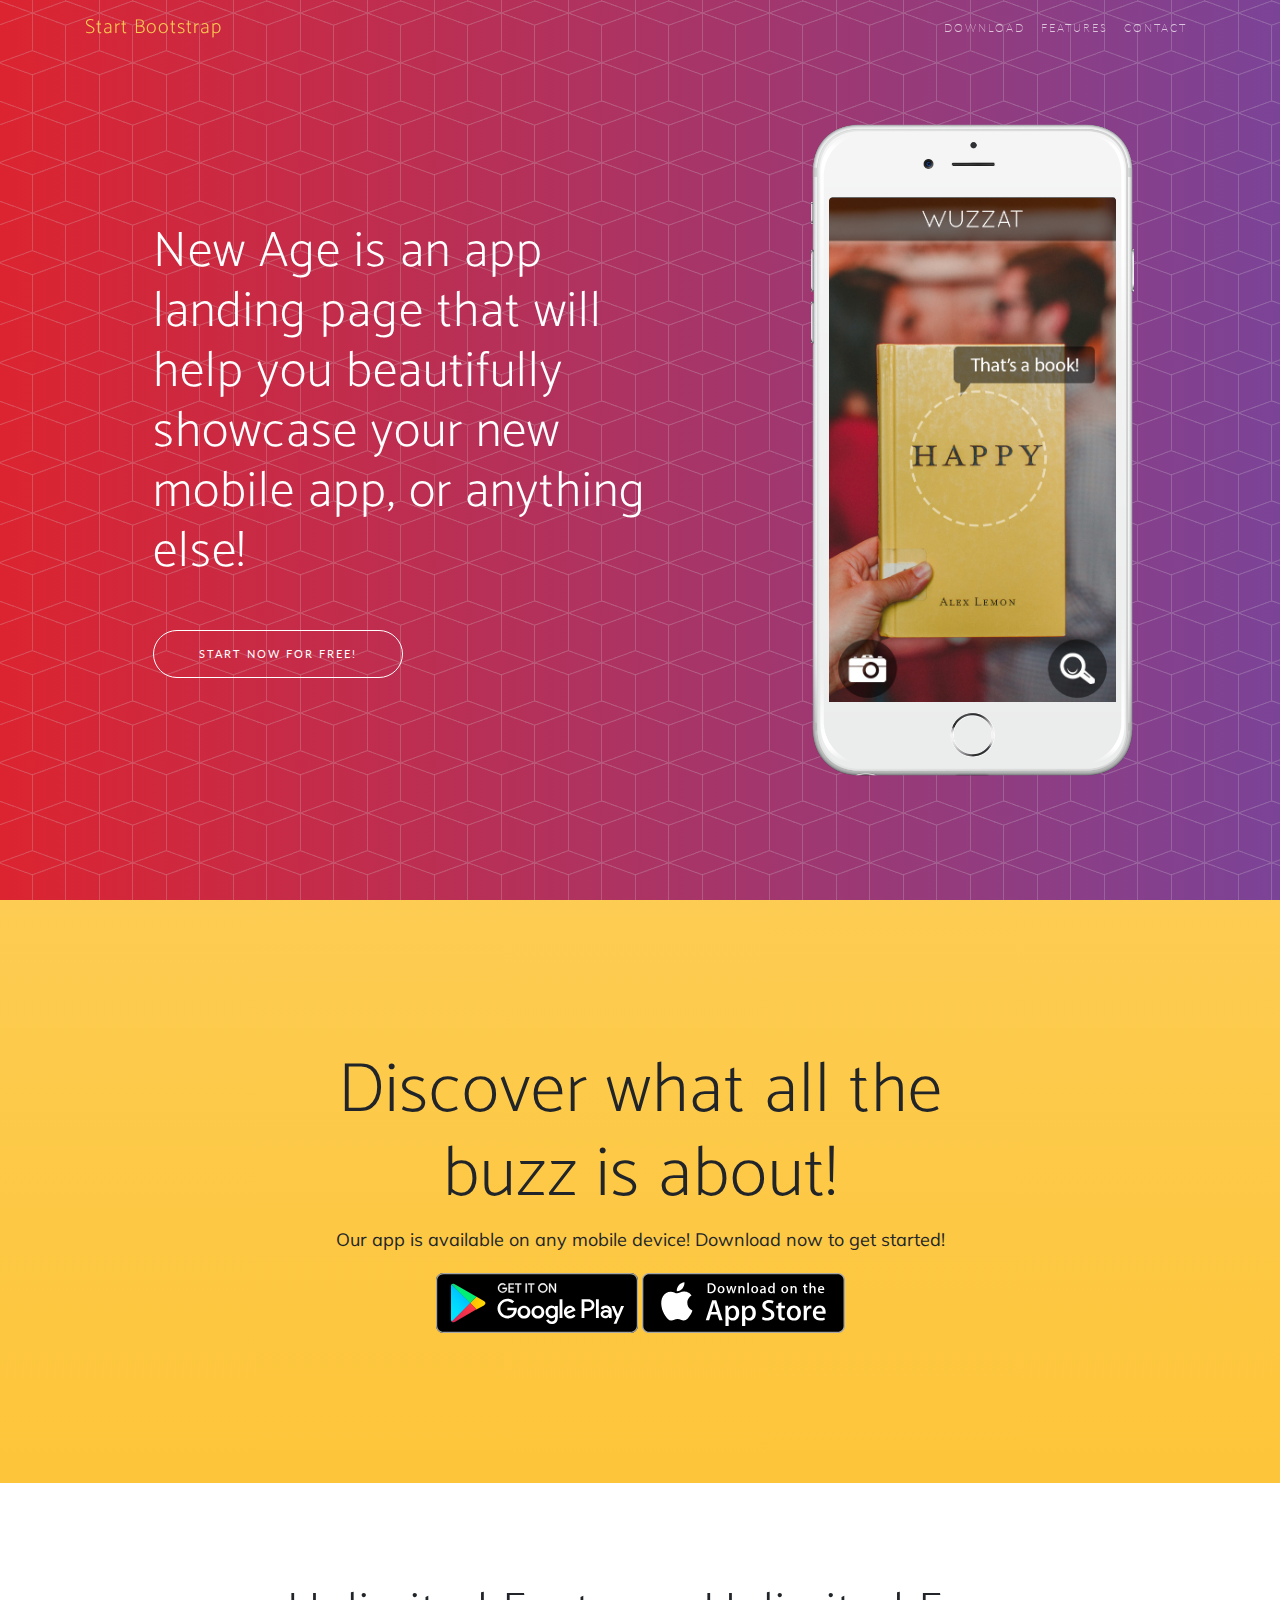
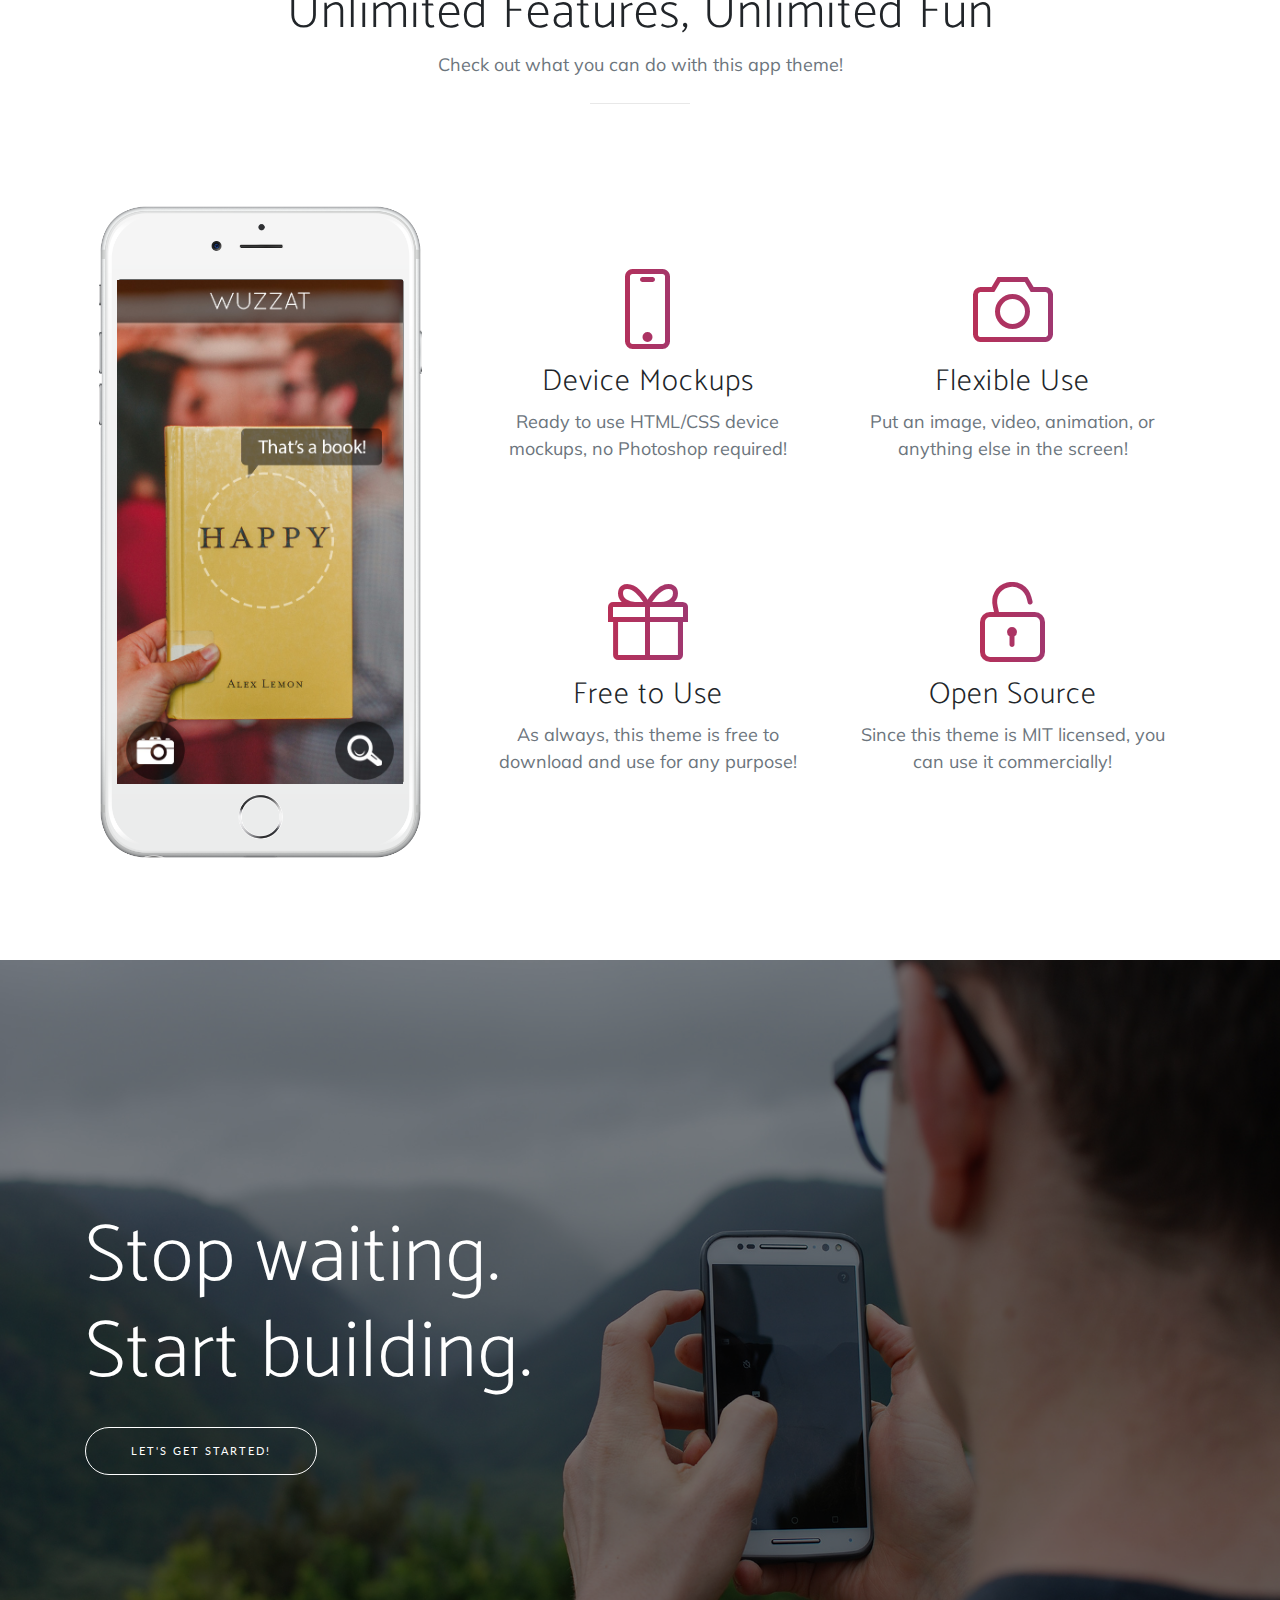
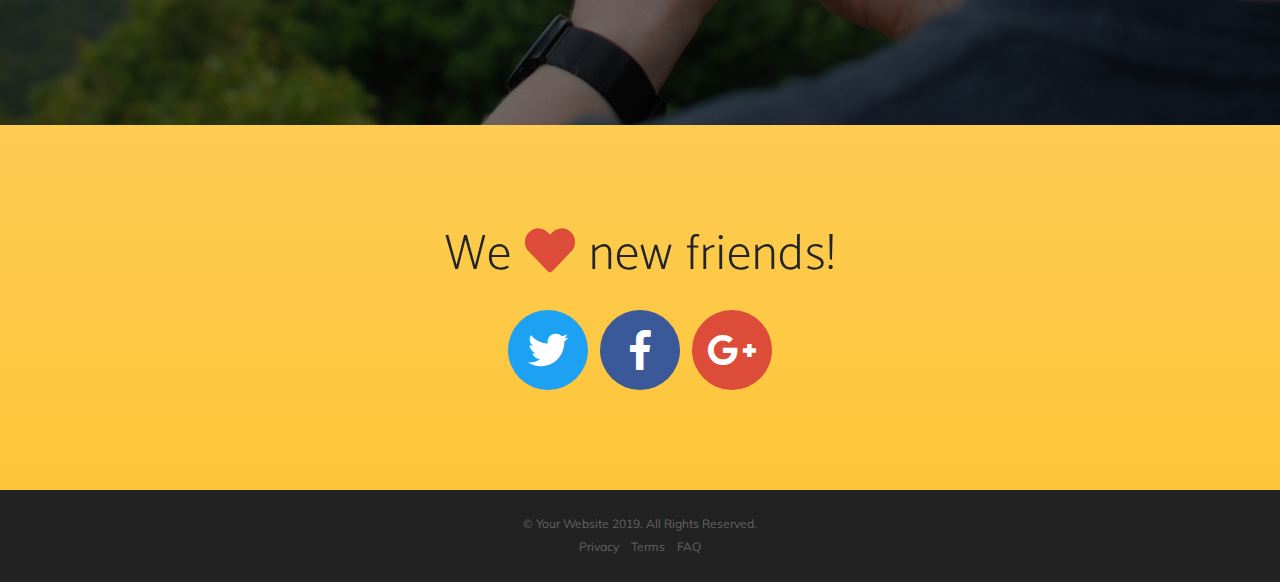
==== index.html @ 375ca521 "Uploaded bootstrap files" ====
<!DOCTYPE html>
<html lang="en">

<head>

  <meta charset="utf-8">
  <meta name="viewport" content="width=device-width, initial-scale=1, shrink-to-fit=no">
  <meta name="description" content="">
  <meta name="author" content="">

  <title>New Age - Start Bootstrap Theme</title>

  <!-- Bootstrap core CSS -->
  <link href="vendor/bootstrap/css/bootstrap.min.css" rel="stylesheet">

  <!-- Custom fonts for this template -->
  <link href="vendor/fontawesome-free/css/all.min.css" rel="stylesheet">
  <link rel="stylesheet" href="vendor/simple-line-icons/css/simple-line-icons.css">
  <link href="https://fonts.googleapis.com/css?family=Lato" rel="stylesheet">
  <link href="https://fonts.googleapis.com/css?family=Catamaran:100,200,300,400,500,600,700,800,900" rel="stylesheet">
  <link href="https://fonts.googleapis.com/css?family=Muli" rel="stylesheet">

  <!-- Plugin CSS -->
  <link rel="stylesheet" href="device-mockups/device-mockups.min.css">

  <!-- Custom styles for this template -->
  <link href="css/new-age.min.css" rel="stylesheet">

</head>

<body id="page-top">

  <!-- Navigation -->
  <nav class="navbar navbar-expand-lg navbar-light fixed-top" id="mainNav">
    <div class="container">
      <a class="navbar-brand js-scroll-trigger" href="#page-top">Start Bootstrap</a>
      <button class="navbar-toggler navbar-toggler-right" type="button" data-toggle="collapse" data-target="#navbarResponsive" aria-controls="navbarResponsive" aria-expanded="false" aria-label="Toggle navigation">
        Menu
        <i class="fas fa-bars"></i>
      </button>
      <div class="collapse navbar-collapse" id="navbarResponsive">
        <ul class="navbar-nav ml-auto">
          <li class="nav-item">
            <a class="nav-link js-scroll-trigger" href="#download">Download</a>
          </li>
          <li class="nav-item">
            <a class="nav-link js-scroll-trigger" href="#features">Features</a>
          </li>
          <li class="nav-item">
            <a class="nav-link js-scroll-trigger" href="#contact">Contact</a>
          </li>
        </ul>
      </div>
    </div>
  </nav>

  <header class="masthead">
    <div class="container h-100">
      <div class="row h-100">
        <div class="col-lg-7 my-auto">
          <div class="header-content mx-auto">
            <h1 class="mb-5">New Age is an app landing page that will help you beautifully showcase your new mobile app, or anything else!</h1>
            <a href="#download" class="btn btn-outline btn-xl js-scroll-trigger">Start Now for Free!</a>
          </div>
        </div>
        <div class="col-lg-5 my-auto">
          <div class="device-container">
            <div class="device-mockup iphone6_plus portrait white">
              <div class="device">
                <div class="screen">
                  <!-- Demo image for screen mockup, you can put an image here, some HTML, an animation, video, or anything else! -->
                  <img src="img/demo-screen-1.jpg" class="img-fluid" alt="">
                </div>
                <div class="button">
                  <!-- You can hook the "home button" to some JavaScript events or just remove it -->
                </div>
              </div>
            </div>
          </div>
        </div>
      </div>
    </div>
  </header>

  <section class="download bg-primary text-center" id="download">
    <div class="container">
      <div class="row">
        <div class="col-md-8 mx-auto">
          <h2 class="section-heading">Discover what all the buzz is about!</h2>
          <p>Our app is available on any mobile device! Download now to get started!</p>
          <div class="badges">
            <a class="badge-link" href="#"><img src="img/google-play-badge.svg" alt=""></a>
            <a class="badge-link" href="#"><img src="img/app-store-badge.svg" alt=""></a>
          </div>
        </div>
      </div>
    </div>
  </section>

  <section class="features" id="features">
    <div class="container">
      <div class="section-heading text-center">
        <h2>Unlimited Features, Unlimited Fun</h2>
        <p class="text-muted">Check out what you can do with this app theme!</p>
        <hr>
      </div>
      <div class="row">
        <div class="col-lg-4 my-auto">
          <div class="device-container">
            <div class="device-mockup iphone6_plus portrait white">
              <div class="device">
                <div class="screen">
                  <!-- Demo image for screen mockup, you can put an image here, some HTML, an animation, video, or anything else! -->
                  <img src="img/demo-screen-1.jpg" class="img-fluid" alt="">
                </div>
                <div class="button">
                  <!-- You can hook the "home button" to some JavaScript events or just remove it -->
                </div>
              </div>
            </div>
          </div>
        </div>
        <div class="col-lg-8 my-auto">
          <div class="container-fluid">
            <div class="row">
              <div class="col-lg-6">
                <div class="feature-item">
                  <i class="icon-screen-smartphone text-primary"></i>
                  <h3>Device Mockups</h3>
                  <p class="text-muted">Ready to use HTML/CSS device mockups, no Photoshop required!</p>
                </div>
              </div>
              <div class="col-lg-6">
                <div class="feature-item">
                  <i class="icon-camera text-primary"></i>
                  <h3>Flexible Use</h3>
                  <p class="text-muted">Put an image, video, animation, or anything else in the screen!</p>
                </div>
              </div>
            </div>
            <div class="row">
              <div class="col-lg-6">
                <div class="feature-item">
                  <i class="icon-present text-primary"></i>
                  <h3>Free to Use</h3>
                  <p class="text-muted">As always, this theme is free to download and use for any purpose!</p>
                </div>
              </div>
              <div class="col-lg-6">
                <div class="feature-item">
                  <i class="icon-lock-open text-primary"></i>
                  <h3>Open Source</h3>
                  <p class="text-muted">Since this theme is MIT licensed, you can use it commercially!</p>
                </div>
              </div>
            </div>
          </div>
        </div>
      </div>
    </div>
  </section>

  <section class="cta">
    <div class="cta-content">
      <div class="container">
        <h2>Stop waiting.<br>Start building.</h2>
        <a href="#contact" class="btn btn-outline btn-xl js-scroll-trigger">Let's Get Started!</a>
      </div>
    </div>
    <div class="overlay"></div>
  </section>

  <section class="contact bg-primary" id="contact">
    <div class="container">
      <h2>We
        <i class="fas fa-heart"></i>
        new friends!</h2>
      <ul class="list-inline list-social">
        <li class="list-inline-item social-twitter">
          <a href="#">
            <i class="fab fa-twitter"></i>
          </a>
        </li>
        <li class="list-inline-item social-facebook">
          <a href="#">
            <i class="fab fa-facebook-f"></i>
          </a>
        </li>
        <li class="list-inline-item social-google-plus">
          <a href="#">
            <i class="fab fa-google-plus-g"></i>
          </a>
        </li>
      </ul>
    </div>
  </section>

  <footer>
    <div class="container">
      <p>&copy; Your Website 2019. All Rights Reserved.</p>
      <ul class="list-inline">
        <li class="list-inline-item">
          <a href="#">Privacy</a>
        </li>
        <li class="list-inline-item">
          <a href="#">Terms</a>
        </li>
        <li class="list-inline-item">
          <a href="#">FAQ</a>
        </li>
      </ul>
    </div>
  </footer>

  <!-- Bootstrap core JavaScript -->
  <script src="vendor/jquery/jquery.min.js"></script>
  <script src="vendor/bootstrap/js/bootstrap.bundle.min.js"></script>

  <!-- Plugin JavaScript -->
  <script src="vendor/jquery-easing/jquery.easing.min.js"></script>

  <!-- Custom scripts for this template -->
  <script src="js/new-age.min.js"></script>

</body>

</html>
---- vendor/simple-line-icons/css/simple-line-icons.css ----
@font-face {
  font-family: 'simple-line-icons';
  src: url('../fonts/Simple-Line-Icons.eot?v=2.4.0');
  src: url('../fonts/Simple-Line-Icons.eot?v=2.4.0#iefix') format('embedded-opentype'), url('../fonts/Simple-Line-Icons.woff2?v=2.4.0') format('woff2'), url('../fonts/Simple-Line-Icons.ttf?v=2.4.0') format('truetype'), url('../fonts/Simple-Line-Icons.woff?v=2.4.0') format('woff'), url('../fonts/Simple-Line-Icons.svg?v=2.4.0#simple-line-icons') format('svg');
  font-weight: normal;
  font-style: normal;
}
/*
 Use the following CSS code if you want to have a class per icon.
 Instead of a list of all class selectors, you can use the generic [class*="icon-"] selector, but it's slower:
*/
.icon-user,
.icon-people,
.icon-user-female,
.icon-user-follow,
.icon-user-following,
.icon-user-unfollow,
.icon-login,
.icon-logout,
.icon-emotsmile,
.icon-phone,
.icon-call-end,
.icon-call-in,
.icon-call-out,
.icon-map,
.icon-location-pin,
.icon-direction,
.icon-directions,
.icon-compass,
.icon-layers,
.icon-menu,
.icon-list,
.icon-options-vertical,
.icon-options,
.icon-arrow-down,
.icon-arrow-left,
.icon-arrow-right,
.icon-arrow-up,
.icon-arrow-up-circle,
.icon-arrow-left-circle,
.icon-arrow-right-circle,
.icon-arrow-down-circle,
.icon-check,
.icon-clock,
.icon-plus,
.icon-minus,
.icon-close,
.icon-event,
.icon-exclamation,
.icon-organization,
.icon-trophy,
.icon-screen-smartphone,
.icon-screen-desktop,
.icon-plane,
.icon-notebook,
.icon-mustache,
.icon-mouse,
.icon-magnet,
.icon-energy,
.icon-disc,
.icon-cursor,
.icon-cursor-move,
.icon-crop,
.icon-chemistry,
.icon-speedometer,
.icon-shield,
.icon-screen-tablet,
.icon-magic-wand,
.icon-hourglass,
.icon-graduation,
.icon-ghost,
.icon-game-controller,
.icon-fire,
.icon-eyeglass,
.icon-envelope-open,
.icon-envelope-letter,
.icon-bell,
.icon-badge,
.icon-anchor,
.icon-wallet,
.icon-vector,
.icon-speech,
.icon-puzzle,
.icon-printer,
.icon-present,
.icon-playlist,
.icon-pin,
.icon-picture,
.icon-handbag,
.icon-globe-alt,
.icon-globe,
.icon-folder-alt,
.icon-folder,
.icon-film,
.icon-feed,
.icon-drop,
.icon-drawer,
.icon-docs,
.icon-doc,
.icon-diamond,
.icon-cup,
.icon-calculator,
.icon-bubbles,
.icon-briefcase,
.icon-book-open,
.icon-basket-loaded,
.icon-basket,
.icon-bag,
.icon-action-undo,
.icon-action-redo,
.icon-wrench,
.icon-umbrella,
.icon-trash,
.icon-tag,
.icon-support,
.icon-frame,
.icon-size-fullscreen,
.icon-size-actual,
.icon-shuffle,
.icon-share-alt,
.icon-share,
.icon-rocket,
.icon-question,
.icon-pie-chart,
.icon-pencil,
.icon-note,
.icon-loop,
.icon-home,
.icon-grid,
.icon-graph,
.icon-microphone,
.icon-music-tone-alt,
.icon-music-tone,
.icon-earphones-alt,
.icon-earphones,
.icon-equalizer,
.icon-like,
.icon-dislike,
.icon-control-start,
.icon-control-rewind,
.icon-control-play,
.icon-control-pause,
.icon-control-forward,
.icon-control-end,
.icon-volume-1,
.icon-volume-2,
.icon-volume-off,
.icon-calendar,
.icon-bulb,
.icon-chart,
.icon-ban,
.icon-bubble,
.icon-camrecorder,
.icon-camera,
.icon-cloud-download,
.icon-cloud-upload,
.icon-envelope,
.icon-eye,
.icon-flag,
.icon-heart,
.icon-info,
.icon-key,
.icon-link,
.icon-lock,
.icon-lock-open,
.icon-magnifier,
.icon-magnifier-add,
.icon-magnifier-remove,
.icon-paper-clip,
.icon-paper-plane,
.icon-power,
.icon-refresh,
.icon-reload,
.icon-settings,
.icon-star,
.icon-symbol-female,
.icon-symbol-male,
.icon-target,
.icon-credit-card,
.icon-paypal,
.icon-social-tumblr,
.icon-social-twitter,
.icon-social-facebook,
.icon-social-instagram,
.icon-social-linkedin,
.icon-social-pinterest,
.icon-social-github,
.icon-social-google,
.icon-social-reddit,
.icon-social-skype,
.icon-social-dribbble,
.icon-social-behance,
.icon-social-foursqare,
.icon-social-soundcloud,
.icon-social-spotify,
.icon-social-stumbleupon,
.icon-social-youtube,
.icon-social-dropbox,
.icon-social-vkontakte,
.icon-social-steam {
  font-family: 'simple-line-icons';
  speak: none;
  font-style: normal;
  font-weight: normal;
  font-variant: normal;
  text-transform: none;
  line-height: 1;
  /* Better Font Rendering =========== */
  -webkit-font-smoothing: antialiased;
  -moz-osx-font-smoothing: grayscale;
}
.icon-user:before {
  content: "\e005";
}
.icon-people:before {
  content: "\e001";
}
.icon-user-female:before {
  content: "\e000";
}
.icon-user-follow:before {
  content: "\e002";
}
.icon-user-following:before {
  content: "\e003";
}
.icon-user-unfollow:before {
  content: "\e004";
}
.icon-login:before {
  content: "\e066";
}
.icon-logout:before {
  content: "\e065";
}
.icon-emotsmile:before {
  content: "\e021";
}
.icon-phone:before {
  content: "\e600";
}
.icon-call-end:before {
  content: "\e048";
}
.icon-call-in:before {
  content: "\e047";
}
.icon-call-out:before {
  content: "\e046";
}
.icon-map:before {
  content: "\e033";
}
.icon-location-pin:before {
  content: "\e096";
}
.icon-direction:before {
  content: "\e042";
}
.icon-directions:before {
  content: "\e041";
}
.icon-compass:before {
  content: "\e045";
}
.icon-layers:before {
  content: "\e034";
}
.icon-menu:before {
  content: "\e601";
}
.icon-list:before {
  content: "\e067";
}
.icon-options-vertical:before {
  content: "\e602";
}
.icon-options:before {
  content: "\e603";
}
.icon-arrow-down:before {
  content: "\e604";
}
.icon-arrow-left:before {
  content: "\e605";
}
.icon-arrow-right:before {
  content: "\e606";
}
.icon-arrow-up:before {
  content: "\e607";
}
.icon-arrow-up-circle:before {
  content: "\e078";
}
.icon-arrow-left-circle:before {
  content: "\e07a";
}
.icon-arrow-right-circle:before {
  content: "\e079";
}
.icon-arrow-down-circle:before {
  content: "\e07b";
}
.icon-check:before {
  content: "\e080";
}
.icon-clock:before {
  content: "\e081";
}
.icon-plus:before {
  content: "\e095";
}
.icon-minus:before {
  content: "\e615";
}
.icon-close:before {
  content: "\e082";
}
.icon-event:before {
  content: "\e619";
}
.icon-exclamation:before {
  content: "\e617";
}
.icon-organization:before {
  content: "\e616";
}
.icon-trophy:before {
  content: "\e006";
}
.icon-screen-smartphone:before {
  content: "\e010";
}
.icon-screen-desktop:before {
  content: "\e011";
}
.icon-plane:before {
  content: "\e012";
}
.icon-notebook:before {
  content: "\e013";
}
.icon-mustache:before {
  content: "\e014";
}
.icon-mouse:before {
  content: "\e015";
}
.icon-magnet:before {
  content: "\e016";
}
.icon-energy:before {
  content: "\e020";
}
.icon-disc:before {
  content: "\e022";
}
.icon-cursor:before {
  content: "\e06e";
}
.icon-cursor-move:before {
  content: "\e023";
}
.icon-crop:before {
  content: "\e024";
}
.icon-chemistry:before {
  content: "\e026";
}
.icon-speedometer:before {
  content: "\e007";
}
.icon-shield:before {
  content: "\e00e";
}
.icon-screen-tablet:before {
  content: "\e00f";
}
.icon-magic-wand:before {
  content: "\e017";
}
.icon-hourglass:before {
  content: "\e018";
}
.icon-graduation:before {
  content: "\e019";
}
.icon-ghost:before {
  content: "\e01a";
}
.icon-game-controller:before {
  content: "\e01b";
}
.icon-fire:before {
  content: "\e01c";
}
.icon-eyeglass:before {
  content: "\e01d";
}
.icon-envelope-open:before {
  content: "\e01e";
}
.icon-envelope-letter:before {
  content: "\e01f";
}
.icon-bell:before {
  content: "\e027";
}
.icon-badge:before {
  content: "\e028";
}
.icon-anchor:before {
  content: "\e029";
}
.icon-wallet:before {
  content: "\e02a";
}
.icon-vector:before {
  content: "\e02b";
}
.icon-speech:before {
  content: "\e02c";
}
.icon-puzzle:before {
  content: "\e02d";
}
.icon-printer:before {
  content: "\e02e";
}
.icon-present:before {
  content: "\e02f";
}
.icon-playlist:before {
  content: "\e030";
}
.icon-pin:before {
  content: "\e031";
}
.icon-picture:before {
  content: "\e032";
}
.icon-handbag:before {
  content: "\e035";
}
.icon-globe-alt:before {
  content: "\e036";
}
.icon-globe:before {
  content: "\e037";
}
.icon-folder-alt:before {
  content: "\e039";
}
.icon-folder:before {
  content: "\e089";
}
.icon-film:before {
  content: "\e03a";
}
.icon-feed:before {
  content: "\e03b";
}
.icon-drop:before {
  content: "\e03e";
}
.icon-drawer:before {
  content: "\e03f";
}
.icon-docs:before {
  content: "\e040";
}
.icon-doc:before {
  content: "\e085";
}
.icon-diamond:before {
  content: "\e043";
}
.icon-cup:before {
  content: "\e044";
}
.icon-calculator:before {
  content: "\e049";
}
.icon-bubbles:before {
  content: "\e04a";
}
.icon-briefcase:before {
  content: "\e04b";
}
.icon-book-open:before {
  content: "\e04c";
}
.icon-basket-loaded:before {
  content: "\e04d";
}
.icon-basket:before {
  content: "\e04e";
}
.icon-bag:before {
  content: "\e04f";
}
.icon-action-undo:before {
  content: "\e050";
}
.icon-action-redo:before {
  content: "\e051";
}
.icon-wrench:before {
  content: "\e052";
}
.icon-umbrella:before {
  content: "\e053";
}
.icon-trash:before {
  content: "\e054";
}
.icon-tag:before {
  content: "\e055";
}
.icon-support:before {
  content: "\e056";
}
.icon-frame:before {
  content: "\e038";
}
.icon-size-fullscreen:before {
  content: "\e057";
}
.icon-size-actual:before {
  content: "\e058";
}
.icon-shuffle:before {
  content: "\e059";
}
.icon-share-alt:before {
  content: "\e05a";
}
.icon-share:before {
  content: "\e05b";
}
.icon-rocket:before {
  content: "\e05c";
}
.icon-question:before {
  content: "\e05d";
}
.icon-pie-chart:before {
  content: "\e05e";
}
.icon-pencil:before {
  content: "\e05f";
}
.icon-note:before {
  content: "\e060";
}
.icon-loop:before {
  content: "\e064";
}
.icon-home:before {
  content: "\e069";
}
.icon-grid:before {
  content: "\e06a";
}
.icon-graph:before {
  content: "\e06b";
}
.icon-microphone:before {
  content: "\e063";
}
.icon-music-tone-alt:before {
  content: "\e061";
}
.icon-music-tone:before {
  content: "\e062";
}
.icon-earphones-alt:before {
  content: "\e03c";
}
.icon-earphones:before {
  content: "\e03d";
}
.icon-equalizer:before {
  content: "\e06c";
}
.icon-like:before {
  content: "\e068";
}
.icon-dislike:before {
  content: "\e06d";
}
.icon-control-start:before {
  content: "\e06f";
}
.icon-control-rewind:before {
  content: "\e070";
}
.icon-control-play:before {
  content: "\e071";
}
.icon-control-pause:before {
  content: "\e072";
}
.icon-control-forward:before {
  content: "\e073";
}
.icon-control-end:before {
  content: "\e074";
}
.icon-volume-1:before {
  content: "\e09f";
}
.icon-volume-2:before {
  content: "\e0a0";
}
.icon-volume-off:before {
  content: "\e0a1";
}
.icon-calendar:before {
  content: "\e075";
}
.icon-bulb:before {
  content: "\e076";
}
.icon-chart:before {
  content: "\e077";
}
.icon-ban:before {
  content: "\e07c";
}
.icon-bubble:before {
  content: "\e07d";
}
.icon-camrecorder:before {
  content: "\e07e";
}
.icon-camera:before {
  content: "\e07f";
}
.icon-cloud-download:before {
  content: "\e083";
}
.icon-cloud-upload:before {
  content: "\e084";
}
.icon-envelope:before {
  content: "\e086";
}
.icon-eye:before {
  content: "\e087";
}
.icon-flag:before {
  content: "\e088";
}
.icon-heart:before {
  content: "\e08a";
}
.icon-info:before {
  content: "\e08b";
}
.icon-key:before {
  content: "\e08c";
}
.icon-link:before {
  content: "\e08d";
}
.icon-lock:before {
  content: "\e08e";
}
.icon-lock-open:before {
  content: "\e08f";
}
.icon-magnifier:before {
  content: "\e090";
}
.icon-magnifier-add:before {
  content: "\e091";
}
.icon-magnifier-remove:before {
  content: "\e092";
}
.icon-paper-clip:before {
  content: "\e093";
}
.icon-paper-plane:before {
  content: "\e094";
}
.icon-power:before {
  content: "\e097";
}
.icon-refresh:before {
  content: "\e098";
}
.icon-reload:before {
  content: "\e099";
}
.icon-settings:before {
  content: "\e09a";
}
.icon-star:before {
  content: "\e09b";
}
.icon-symbol-female:before {
  content: "\e09c";
}
.icon-symbol-male:before {
  content: "\e09d";
}
.icon-target:before {
  content: "\e09e";
}
.icon-credit-card:before {
  content: "\e025";
}
.icon-paypal:before {
  content: "\e608";
}
.icon-social-tumblr:before {
  content: "\e00a";
}
.icon-social-twitter:before {
  content: "\e009";
}
.icon-social-facebook:before {
  content: "\e00b";
}
.icon-social-instagram:before {
  content: "\e609";
}
.icon-social-linkedin:before {
  content: "\e60a";
}
.icon-social-pinterest:before {
  content: "\e60b";
}
.icon-social-github:before {
  content: "\e60c";
}
.icon-social-google:before {
  content: "\e60d";
}
.icon-social-reddit:before {
  content: "\e60e";
}
.icon-social-skype:before {
  content: "\e60f";
}
.icon-social-dribbble:before {
  content: "\e00d";
}
.icon-social-behance:before {
  content: "\e610";
}
.icon-social-foursqare:before {
  content: "\e611";
}
.icon-social-soundcloud:before {
  content: "\e612";
}
.icon-social-spotify:before {
  content: "\e613";
}
.icon-social-stumbleupon:before {
  content: "\e614";
}
.icon-social-youtube:before {
  content: "\e008";
}
.icon-social-dropbox:before {
  content: "\e00c";
}
.icon-social-vkontakte:before {
  content: "\e618";
}
.icon-social-steam:before {
  content: "\e620";
}
---- device-mockups/device-mockups.min.css ----
.device-mockup{position:relative;width:100%;padding-bottom:61.775701%}.device-mockup>.device{position:absolute;top:0;bottom:0;left:0;right:0;width:100%;height:100%;background-size:100% 100%;background-repeat:no-repeat;background-image:url(macbook/macbook.png)}.device-mockup>.device>.screen{position:absolute;top:11.0438729%;bottom:14.6747352%;left:13.364486%;right:13.364486%;overflow:hidden}.device-mockup>.device>.button{position:absolute;top:0;left:0;display:none;overflow:hidden;border-radius:100%;-webkit-border-radius:100%;-moz-border-radius:100%;cursor:pointer}.device-mockup.imac{padding-bottom:81.230769%}.device-mockup.imac>.device{background-image:url(imac/imac.png)}.device-mockup.imac>.device>.screen{top:8.20707071%;bottom:31.6919192%;left:6.61538462%;right:6.61538462%}.device-mockup.macbook{padding-bottom:61.775701%}.device-mockup.macbook>.device{background-image:url(macbook/macbook.png)}.device-mockup.macbook>.device>.screen{top:11.0438729%;bottom:14.6747352%;left:13.364486%;right:13.364486%}.device-mockup.macbook_2015{padding-bottom:57.5%}.device-mockup.macbook_2015.grey>.device,.device-mockup.macbook_2015>.device{background-image:url(macbook_2015/grey.png)}.device-mockup.macbook_2015.silver>.device,.device-mockup.macbook_2015>.device{background-image:url(macbook_2015/silver.png)}.device-mockup.macbook_2015.gold>.device,.device-mockup.macbook_2015>.device{background-image:url(macbook_2015/gold.png)}.device-mockup.macbook_2015>.device>.screen{top:7.5%;bottom:10.9%;left:12.46%;right:12.56%}.device-mockup.iphone5,.device-mockup.iphone5.portrait{padding-bottom:210.57%}.device-mockup.iphone5.landscape{padding-bottom:47.49%}.device-mockup.iphone5.black>.device,.device-mockup.iphone5.portrait.black>.device,.device-mockup.iphone5>.device{background-image:url(iphone5/iphone5_port_black.png)}.device-mockup.iphone5.landscape.black>.device,.device-mockup.iphone5.landscape>.device{background-image:url(iphone5/iphone5_land_black.png)}.device-mockup.iphone5.portrait.white>.device,.device-mockup.iphone5.white>.device{background-image:url(iphone5/iphone5_port_white.png)}.device-mockup.iphone5.landscape.white>.device{background-image:url(iphone5/iphone5_land_white.png)}.device-mockup.iphone5.portrait>.device>.screen,.device-mockup.iphone5>.device>.screen{top:14.78%;bottom:13.78%;left:8.77%;right:7.77%}.device-mockup.iphone5.landscape>.device>.screen{top:7.422488%;bottom:8.422488%;left:14.919127%;right:14.019127%}.device-mockup.iphone5.portrait>.device>.button,.device-mockup.iphone5>.device>.button{display:block;top:88.3%;bottom:2.5%;left:40%;right:40%}.device-mockup.iphone5.landscape>.device>.button{display:block;top:40%;bottom:41%;left:88.4%;right:2.3%}.device-mockup.iphone_se,.device-mockup.iphone_se.portrait{padding-bottom:209.83%}.device-mockup.iphone_se.landscape{padding-bottom:47.66%}.device-mockup.iphone_se.black>.device,.device-mockup.iphone_se.portrait.black>.device,.device-mockup.iphone_se>.device{background-image:url(iphone_se/iphone_se_port_black.png)}.device-mockup.iphone_se.landscape.black>.device,.device-mockup.iphone_se.landscape>.device{background-image:url(iphone_se/iphone_se_land_black.png)}.device-mockup.iphone_se.portrait.white>.device,.device-mockup.iphone_se.white>.device{background-image:url(iphone_se/iphone_se_port_white.png)}.device-mockup.iphone_se.landscape.white>.device{background-image:url(iphone_se/iphone_se_land_white.png)}.device-mockup.iphone_se.gold>.device,.device-mockup.iphone_se.portrait.gold>.device{background-image:url(iphone_se/iphone_se_port_gold.png)}.device-mockup.iphone_se.landscape.gold>.device{background-image:url(iphone_se/iphone_se_land_gold.png)}.device-mockup.iphone_se.portrait.rose>.device,.device-mockup.iphone_se.rose>.device{background-image:url(iphone_se/iphone_se_port_rose.png)}.device-mockup.iphone_se.landscape.rose>.device{background-image:url(iphone_se/iphone_se_land_rose.png)}.device-mockup.iphone_se.portrait>.device>.screen,.device-mockup.iphone_se>.device>.screen{top:16.28%;bottom:16.28%;left:11.77%;right:11.77%}.device-mockup.iphone_se.landscape>.device>.screen{top:11.722488%;bottom:11.722488%;left:16.0191273%;right:16.0191273%}.device-mockup.iphone_se.portrait>.device>.button,.device-mockup.iphone_se>.device>.button{display:block;top:86.3%;bottom:5.5%;left:42%;right:42%}.device-mockup.iphone_se.landscape>.device>.button{display:block;top:42%;bottom:42%;left:86.4%;right:5.1%}.device-mockup.iphone6,.device-mockup.iphone6.portrait{padding-bottom:207.19%}.device-mockup.iphone6.landscape{padding-bottom:48.76%}.device-mockup.iphone6.black>.device,.device-mockup.iphone6.portrait.black>.device,.device-mockup.iphone6>.device{background-image:url(iphone_6/iphone_6_port_black.png)}.device-mockup.iphone6.landscape.black>.device,.device-mockup.iphone6.landscape>.device{background-image:url(iphone_6/iphone_6_land_black.png)}.device-mockup.iphone6.portrait.white>.device,.device-mockup.iphone6.white>.device{background-image:url(iphone_6/iphone_6_port_white.png)}.device-mockup.iphone6.landscape.white>.device{background-image:url(iphone_6/iphone_6_land_white.png)}.device-mockup.iphone6.gold>.device,.device-mockup.iphone6.portrait.gold>.device{background-image:url(iphone_6/iphone_6_port_gold.png)}.device-mockup.iphone6.landscape.gold>.device{background-image:url(iphone_6/iphone_6_land_gold.png)}.device-mockup.iphone6.portrait>.device>.screen,.device-mockup.iphone6>.device>.screen{top:12.58%;bottom:12.88%;left:6.77%;right:6.77%}.device-mockup.iphone6.landscape>.device>.screen{top:6.77%;bottom:6.77%;left:12.58%;right:12.88%}.device-mockup.iphone6.portrait>.device>.button,.device-mockup.iphone6>.device>.button{display:block;top:88.6%;bottom:3.2%;left:42%;right:42%}.device-mockup.iphone6.landscape>.device>.button{display:block;top:42%;bottom:42%;left:88.6%;right:3.2%}.device-mockup.iphone6_plus,.device-mockup.iphone6_plus.portrait{padding-bottom:201.76%}.device-mockup.iphone6_plus.landscape{padding-bottom:49.56%}.device-mockup.iphone6_plus.black>.device,.device-mockup.iphone6_plus.portrait.black>.device,.device-mockup.iphone6_plus>.device{background-image:url(iphone_6_plus/iphone_6_plus_black_port.png)}.device-mockup.iphone6_plus.landscape.black>.device,.device-mockup.iphone6_plus.landscape>.device{background-image:url(iphone_6_plus/iphone_6_plus_black_land.png)}.device-mockup.iphone6_plus.portrait.white>.device,.device-mockup.iphone6_plus.white>.device{background-image:url(iphone_6_plus/iphone_6_plus_white_port.png)}.device-mockup.iphone6_plus.landscape.white>.device{background-image:url(iphone_6_plus/iphone_6_plus_white_land.png)}.device-mockup.iphone6_plus.gold>.device,.device-mockup.iphone6_plus.portrait.gold>.device{background-image:url(iphone_6_plus/iphone_6_plus_gold_port.png)}.device-mockup.iphone6_plus.landscape.gold>.device{background-image:url(iphone_6_plus/iphone_6_plus_gold_land.png)}.device-mockup.iphone6_plus.portrait>.device>.screen,.device-mockup.iphone6_plus>.device>.screen{top:11.58%;bottom:11.58%;left:5.97%;right:5.97%}.device-mockup.iphone6_plus.landscape>.device>.screen{top:5.97%;bottom:5.97%;left:11.38%;right:11.58%}.device-mockup.iphone6_plus.portrait>.device>.button,.device-mockup.iphone6_plus>.device>.button{display:block;top:89.9%;bottom:3.2%;left:43%;right:43%}.device-mockup.iphone6_plus.landscape>.device>.button{display:block;top:43%;bottom:43%;left:89.9%;right:3.2%}.device-mockup.ipad,.device-mockup.ipad.portrait{padding-bottom:128.406276%}.device-mockup.ipad.landscape{padding-bottom:79.9086758%}.device-mockup.ipad.black>.device,.device-mockup.ipad.portrait.black>.device,.device-mockup.ipad>.device{background-image:url(ipad/ipad_port_black.png)}.device-mockup.ipad.portrait.white>.device,.device-mockup.ipad.white>.device{background-image:url(ipad/ipad_port_white.png)}.device-mockup.ipad.landscape.black>.device,.device-mockup.ipad.landscape>.device{background-image:url(ipad/ipad_land_black.png)}.device-mockup.ipad.landscape.white>.device{background-image:url(ipad/ipad_land_white.png)}.device-mockup.ipad.portrait>.device>.screen,.device-mockup.ipad>.device>.screen{top:12.025723%;bottom:12.154341%;left:13.45995%;right:13.45995%}.device-mockup.ipad.landscape>.device>.screen{top:13.87755102%;bottom:13.87755102%;left:11.5459883%;right:11.5459883%}.device-mockup.ipad.portrait>.device>.button,.device-mockup.ipad>.device>.button{display:block;top:90.2%;bottom:5.5%;left:47.3%;right:47.3%}.device-mockup.ipad.landscape>.device>.button{display:block;top:47.3%;bottom:47.3%;left:90.8%;right:4.9%}.device-mockup.ipad_air,.device-mockup.ipad_air.portrait{padding-bottom:141.27%}.device-mockup.ipad_air.landscape{padding-bottom:70.79%}.device-mockup.ipad_air.grey>.device,.device-mockup.ipad_air.portrait.grey>.device,.device-mockup.ipad_air>.device{background-image:url(ipad_air/ipad_air_gray_port.png)}.device-mockup.ipad_air.portrait.silver>.device,.device-mockup.ipad_air.silver>.device{background-image:url(ipad_air/ipad_air_silver_port.png)}.device-mockup.ipad_air.landscape.grey>.device,.device-mockup.ipad_air.landscape>.device{background-image:url(ipad_air/ipad_air_gray_land.png)}.device-mockup.ipad_air.landscape.silver>.device{background-image:url(ipad_air/ipad_air_silver_land.png)}.device-mockup.ipad_air.portrait>.device>.screen,.device-mockup.ipad_air>.device>.screen{top:9.025723%;bottom:9.154341%;left:7.45995%;right:6.45995%}.device-mockup.ipad_air.landscape>.device>.screen{top:6.877551%;bottom:6.877551%;left:9.545988%;right:9.545988%}.device-mockup.ipad_air.portrait>.device>.button,.device-mockup.ipad_air>.device>.button{display:block;top:93.2%;bottom:2.5%;left:47.3%;right:47.3%}.device-mockup.ipad_air.landscape>.device>.button{display:block;top:47.3%;bottom:47.3%;left:93.1%;right:2.1%}.device-mockup.ipad_air_2,.device-mockup.ipad_air_2.portrait{padding-bottom:141.38%}.device-mockup.ipad_air_2.landscape{padding-bottom:70.73%}.device-mockup.ipad_air_2.grey>.device,.device-mockup.ipad_air_2.portrait.grey>.device,.device-mockup.ipad_air_2>.device{background-image:url(ipad_air_2/ipad_air_2_gray_port.png)}.device-mockup.ipad_air_2.portrait.silver>.device,.device-mockup.ipad_air_2.silver>.device{background-image:url(ipad_air_2/ipad_air_2_silver_port.png)}.device-mockup.ipad_air_2.gold>.device,.device-mockup.ipad_air_2.portrait.gold>.device{background-image:url(ipad_air_2/ipad_air_2_gold_port.png)}.device-mockup.ipad_air_2.landscape.grey>.device,.device-mockup.ipad_air_2.landscape>.device{background-image:url(ipad_air_2/ipad_air_2_gray_land.png)}.device-mockup.ipad_air_2.landscape.silver>.device{background-image:url(ipad_air_2/ipad_air_2_silver_land.png)}.device-mockup.ipad_air_2.landscape.gold>.device{background-image:url(ipad_air_2/ipad_air_2_gold_land.png)}.device-mockup.ipad_air_2.portrait>.device>.screen,.device-mockup.ipad_air_2>.device>.screen{top:9.025723%;bottom:8.854341%;left:6.15995%;right:6.15995%}.device-mockup.ipad_air_2.landscape>.device>.screen{top:6.277551%;bottom:6.277551%;left:8.545988%;right:8.545988%}.device-mockup.ipad_air_2.portrait>.device>.button,.device-mockup.ipad_air_2>.device>.button{display:block;top:93.2%;bottom:2.1%;left:46.3%;right:46.5%}.device-mockup.ipad_air_2.landscape>.device>.button{display:block;top:46.5%;bottom:46.8%;left:93.5%;right:1.9%}.device-mockup.ipad_pro,.device-mockup.ipad_pro.portrait{padding-bottom:138.63%}.device-mockup.ipad_pro.landscape{padding-bottom:72.14%}.device-mockup.ipad_pro.grey>.device,.device-mockup.ipad_pro.portrait.grey>.device,.device-mockup.ipad_pro>.device{background-image:url(ipad_pro/ipad_pro_port_black.png)}.device-mockup.ipad_pro.portrait.silver>.device,.device-mockup.ipad_pro.silver>.device{background-image:url(ipad_pro/ipad_pro_port_silver.png)}.device-mockup.ipad_pro.gold>.device,.device-mockup.ipad_pro.portrait.gold>.device{background-image:url(ipad_pro/ipad_pro_port_gold.png)}.device-mockup.ipad_pro.landscape.grey>.device,.device-mockup.ipad_pro.landscape>.device{background-image:url(ipad_pro/ipad_pro_land_black.png)}.device-mockup.ipad_pro.landscape.silver>.device{background-image:url(ipad_pro/ipad_pro_land_silver.png)}.device-mockup.ipad_pro.landscape.gold>.device{background-image:url(ipad_pro/ipad_pro_land_gold.png)}.device-mockup.ipad_pro.portrait>.device>.screen,.device-mockup.ipad_pro>.device>.screen{top:7.025723%;bottom:6.854341%;left:5.15995%;right:5.15995%}.device-mockup.ipad_pro.landscape>.device>.screen{top:5.177551%;bottom:5.177551%;left:6.945988%;right:6.945988%}.device-mockup.ipad_pro.portrait>.device>.button,.device-mockup.ipad_pro>.device>.button{display:block;top:94.9%;bottom:1.5%;left:47.3%;right:47.1%}.device-mockup.ipad_pro.landscape>.device>.button{display:block;top:47.5%;bottom:47.5%;left:94.8%;right:1.5%}.device-mockup.galaxy_s3,.device-mockup.galaxy_s3.portrait{padding-bottom:178.787879%}.device-mockup.galaxy_s3.landscape{padding-bottom:55.9322034%}.device-mockup.galaxy_s3.black>.device,.device-mockup.galaxy_s3.portrait.black>.device,.device-mockup.galaxy_s3>.device{background-image:url(galaxy_s3/s3_port_black.png)}.device-mockup.galaxy_s3.landscape.black>.device,.device-mockup.galaxy_s3.landscape>.device{background-image:url(galaxy_s3/s3_land_black.png)}.device-mockup.galaxy_s3.portrait.white>.device,.device-mockup.galaxy_s3.white>.device{background-image:url(galaxy_s3/s3_port_white.png)}.device-mockup.galaxy_s3.landscape.white>.device{background-image:url(galaxy_s3/s3_land_white.png)}.device-mockup.galaxy_s3.portrait>.device>.screen,.device-mockup.galaxy_s3>.device>.screen{top:12.3728814%;bottom:15.5367232%;left:13.8383838%;right:13.8383838%}.device-mockup.galaxy_s3.landscape>.device>.screen{top:13.8383838%;bottom:13.8383838%;left:12.3728814%;right:15.5367232%}.device-mockup.galaxy_s5,.device-mockup.galaxy_s5.portrait{padding-bottom:194.188862%}.device-mockup.galaxy_s5.landscape{padding-bottom:51.496259%}.device-mockup.galaxy_s5.black>.device,.device-mockup.galaxy_s5.portrait.black>.device,.device-mockup.galaxy_s5>.device{background-image:url(galaxy_s5/galaxy_s5_port_black.png)}.device-mockup.galaxy_s5.landscape.black>.device,.device-mockup.galaxy_s5.landscape>.device{background-image:url(galaxy_s5/galaxy_s5_land_black.png)}.device-mockup.galaxy_s5.portrait.white>.device,.device-mockup.galaxy_s5.white>.device{background-image:url(galaxy_s5/galaxy_s5_port_white.png)}.device-mockup.galaxy_s5.landscape.white>.device{background-image:url(galaxy_s5/galaxy_s5_land_white.png)}.device-mockup.galaxy_s5.portrait>.device>.screen,.device-mockup.galaxy_s5>.device>.screen{top:10.2%;bottom:10.1%;left:6.3%;right:6.4%}.device-mockup.galaxy_s5.landscape>.device>.screen{top:6.6%;bottom:6.2%;left:10.15%;right:10%}.device-mockup.galaxy_tab4,.device-mockup.galaxy_tab4.landscape{padding-bottom:72.689464%}.device-mockup.galaxy_tab4.black>.device,.device-mockup.galaxy_tab4.landscape.black>.device,.device-mockup.galaxy_tab4>.device{background-image:url(galaxy_tab4/galaxy_tab4_land_black.png)}.device-mockup.galaxy_tab4.landscape.white>.device,.device-mockup.galaxy_tab4.white>.device{background-image:url(galaxy_tab4/galaxy_tab4_land_white.png)}.device-mockup.galaxy_tab4.landscape>.device>.screen,.device-mockup.galaxy_tab4>.device>.screen{top:11.5%;bottom:11.5%;left:5.4%;right:5.2%}.device-mockup.lumia920,.device-mockup.lumia920.portrait{padding-bottom:172.796353%}.device-mockup.lumia920.landscape{padding-bottom:56.3330381%}.device-mockup.lumia920.portrait>.device,.device-mockup.lumia920>.device{background-image:url(lumia920/lumia920_port.png)}.device-mockup.lumia920.landscape>.device{background-image:url(lumia920/lumia920_land.png)}.device-mockup.lumia920.portrait>.device>.screen,.device-mockup.lumia920>.device>.screen{top:10.6420405%;bottom:18.9973615%;left:13.5258359%;right:13.5258359%}.device-mockup.lumia920.landscape>.device>.screen{top:12.2641509%;bottom:12.2641509%;left:10.5403012%;right:18.6005314%}.device-mockup.nexus7,.device-mockup.nexus7.portrait{padding-bottom:156.521739%}.device-mockup.nexus7.landscape{padding-bottom:63.6678201%}.device-mockup.nexus7.portrait>.device,.device-mockup.nexus7>.device{background-image:url(nexus7/nexus7_port.png)}.device-mockup.nexus7.landscape>.device{background-image:url(nexus7/nexus7_land.png)}.device-mockup.nexus7.portrait>.device>.screen,.device-mockup.nexus7>.device>.screen{top:13.1365741%;bottom:12.7893519%;left:13.7681159%;right:13.7681159%}.device-mockup.nexus7.landscape>.device>.screen{top:13.7681159%;bottom:13.7681159%;left:13.0911188%;right:13.0911188%}.device-mockup.surface,.device-mockup.surface.landscape{padding-bottom:64.7584973%}.device-mockup.surface.landscape>.device,.device-mockup.surface>.device{background-image:url(surface/surface.png)}.device-mockup.surface.landscape>.device>.screen,.device-mockup.surface>.device>.screen{top:14.5488029%;bottom:14.9171271%;left:9.36195587%;right:9.36195587%}.device-mockup.samsung_tv,.device-mockup.samsung_tv.landscape{padding-bottom:64.68%}.device-mockup.samsung_tv.landscape>.device,.device-mockup.samsung_tv>.device{background-image:url(samsung_tv/samsung_tv.png)}.device-mockup.samsung_tv.landscape>.device>.screen,.device-mockup.samsung_tv>.device>.screen{top:2.148803%;bottom:12.817127%;left:1.261956%;right:1.361956%}
---- css/new-age.min.css ----
/*!
 * Start Bootstrap - New Age v5.0.4 (https://startbootstrap.com/template-overviews/new-age)
 * Copyright 2013-2019 Start Bootstrap
 * Licensed under MIT (https://github.com/BlackrockDigital/startbootstrap-new-age/blob/master/LICENSE)
 */body,html{width:100%;height:100%}body{font-family:Muli,Helvetica,Arial,sans-serif}a{color:#fdcc52;-webkit-transition:all .35s;transition:all .35s}a:focus,a:hover{color:#fcbd20}hr{max-width:100px;margin:25px auto 0;border-width:1px;border-color:rgba(34,34,34,.1)}hr.light{border-color:#fff}h1,h2,h3,h4,h5,h6{font-family:Catamaran,Helvetica,Arial,sans-serif;font-weight:200;letter-spacing:1px}p{font-size:18px;line-height:1.5;margin-bottom:20px}section{padding:100px 0}section h2{font-size:50px}#mainNav{border-color:rgba(34,34,34,.05);background-color:#fff;-webkit-transition:all .35s;transition:all .35s;font-family:Catamaran,Helvetica,Arial,sans-serif;font-weight:200;letter-spacing:1px}#mainNav .navbar-brand{color:#fdcc52;font-family:Catamaran,Helvetica,Arial,sans-serif;font-weight:200;letter-spacing:1px}#mainNav .navbar-brand:focus,#mainNav .navbar-brand:hover{color:#fcbd20}#mainNav .navbar-toggler{font-size:12px;padding:8px 10px;color:#222}#mainNav .navbar-nav>li>a{font-size:11px;font-family:Lato,Helvetica,Arial,sans-serif;letter-spacing:2px;text-transform:uppercase}#mainNav .navbar-nav>li>a.active{color:#fdcc52!important;background-color:transparent}#mainNav .navbar-nav>li>a.active:hover{background-color:transparent}#mainNav .navbar-nav>li>a,#mainNav .navbar-nav>li>a:focus{color:#222}#mainNav .navbar-nav>li>a:focus:hover,#mainNav .navbar-nav>li>a:hover{color:#fdcc52}@media (min-width:992px){#mainNav{border-color:transparent;background-color:transparent}#mainNav .navbar-brand{color:fade(white,70%)}#mainNav .navbar-brand:focus,#mainNav .navbar-brand:hover{color:#fff}#mainNav .navbar-nav>li>a,#mainNav .navbar-nav>li>a:focus{color:rgba(255,255,255,.7)}#mainNav .navbar-nav>li>a:focus:hover,#mainNav .navbar-nav>li>a:hover{color:#fff}#mainNav.navbar-shrink{border-color:rgba(34,34,34,.1);background-color:#fff}#mainNav.navbar-shrink .navbar-brand{color:#222}#mainNav.navbar-shrink .navbar-brand:focus,#mainNav.navbar-shrink .navbar-brand:hover{color:#fdcc52}#mainNav.navbar-shrink .navbar-nav>li>a,#mainNav.navbar-shrink .navbar-nav>li>a:focus{color:#222}#mainNav.navbar-shrink .navbar-nav>li>a:focus:hover,#mainNav.navbar-shrink .navbar-nav>li>a:hover{color:#fdcc52}}header.masthead{position:relative;width:100%;padding-top:150px;padding-bottom:100px;color:#fff;background:url(../img/bg-pattern.png),#7b4397;background:url(../img/bg-pattern.png),-webkit-gradient(linear,right top,left top,from(#7b4397),to(#dc2430));background:url(../img/bg-pattern.png),linear-gradient(to left,#7b4397,#dc2430)}header.masthead .header-content{max-width:500px;margin-bottom:100px;text-align:center}header.masthead .header-content h1{font-size:30px}header.masthead .device-container{max-width:325px;margin-right:auto;margin-left:auto}header.masthead .device-container .screen img{border-radius:3px}@media (min-width:992px){header.masthead{height:100vh;min-height:775px;padding-top:0;padding-bottom:0}header.masthead .header-content{margin-bottom:0;text-align:left}header.masthead .header-content h1{font-size:50px}header.masthead .device-container{max-width:325px}}section.download{position:relative;padding:150px 0}section.download h2{font-size:50px;margin-top:0}section.download .badges .badge-link{display:block;margin-bottom:25px}section.download .badges .badge-link:last-child{margin-bottom:0}section.download .badges .badge-link img{height:60px}@media (min-width:768px){section.download .badges .badge-link{display:inline-block;margin-bottom:0}}@media (min-width:768px){section.download h2{font-size:70px}}section.features .section-heading{margin-bottom:100px}section.features .section-heading h2{margin-top:0}section.features .section-heading p{margin-bottom:0}section.features .device-container,section.features .feature-item{max-width:325px;margin:0 auto}section.features .device-container{margin-bottom:100px}@media (min-width:992px){section.features .device-container{margin-bottom:0}}section.features .feature-item{padding-top:50px;padding-bottom:50px;text-align:center}section.features .feature-item h3{font-size:30px}section.features .feature-item i{font-size:80px;display:block;margin-bottom:15px;background:-webkit-gradient(linear,right top,left top,from(#7b4397),to(#dc2430));background:linear-gradient(to left,#7b4397,#dc2430);-webkit-background-clip:text;-webkit-text-fill-color:transparent}section.cta{position:relative;padding:250px 0;background-image:url(../img/bg-cta.jpg);background-position:center;background-size:cover}section.cta .cta-content{position:relative;z-index:1}section.cta .cta-content h2{font-size:50px;max-width:450px;margin-top:0;margin-bottom:25px;color:#fff}@media (min-width:768px){section.cta .cta-content h2{font-size:80px}}section.cta .overlay{position:absolute;top:0;left:0;width:100%;height:100%;background-color:rgba(0,0,0,.5)}section.contact{text-align:center}section.contact h2{margin-top:0;margin-bottom:25px}section.contact h2 i{color:#dd4b39}section.contact ul.list-social{margin-bottom:0}section.contact ul.list-social li a{font-size:40px;line-height:80px;display:block;width:80px;height:80px;color:#fff;border-radius:100%}section.contact ul.list-social li.social-twitter a{background-color:#1da1f2}section.contact ul.list-social li.social-twitter a:hover{background-color:#0d95e8}section.contact ul.list-social li.social-facebook a{background-color:#3b5998}section.contact ul.list-social li.social-facebook a:hover{background-color:#344e86}section.contact ul.list-social li.social-google-plus a{background-color:#dd4b39}section.contact ul.list-social li.social-google-plus a:hover{background-color:#d73925}footer{padding:25px 0;text-align:center;color:rgba(255,255,255,.3);background-color:#222}footer p{font-size:12px;margin:0}footer ul{margin-bottom:0}footer ul li a{font-size:12px;color:rgba(255,255,255,.3)}footer ul li a.active,footer ul li a:active,footer ul li a:focus,footer ul li a:hover{text-decoration:none}.bg-primary{background:#fdcc52;background:-webkit-gradient(linear,left top,left bottom,from(#fdcc52),to(#fdc539));background:linear-gradient(#fdcc52,#fdc539)}.text-primary{color:#fdcc52}.no-gutter>[class*=col-]{padding-right:0;padding-left:0}.btn-outline{color:#fff;border:1px solid;border-color:#fff}.btn-outline.active,.btn-outline:active,.btn-outline:focus,.btn-outline:hover{color:#fff;border-color:#fdcc52;background-color:#fdcc52}.btn{border-radius:300px;font-family:Lato,Helvetica,Arial,sans-serif;letter-spacing:2px;text-transform:uppercase}.btn-xl{font-size:11px;padding:15px 45px}
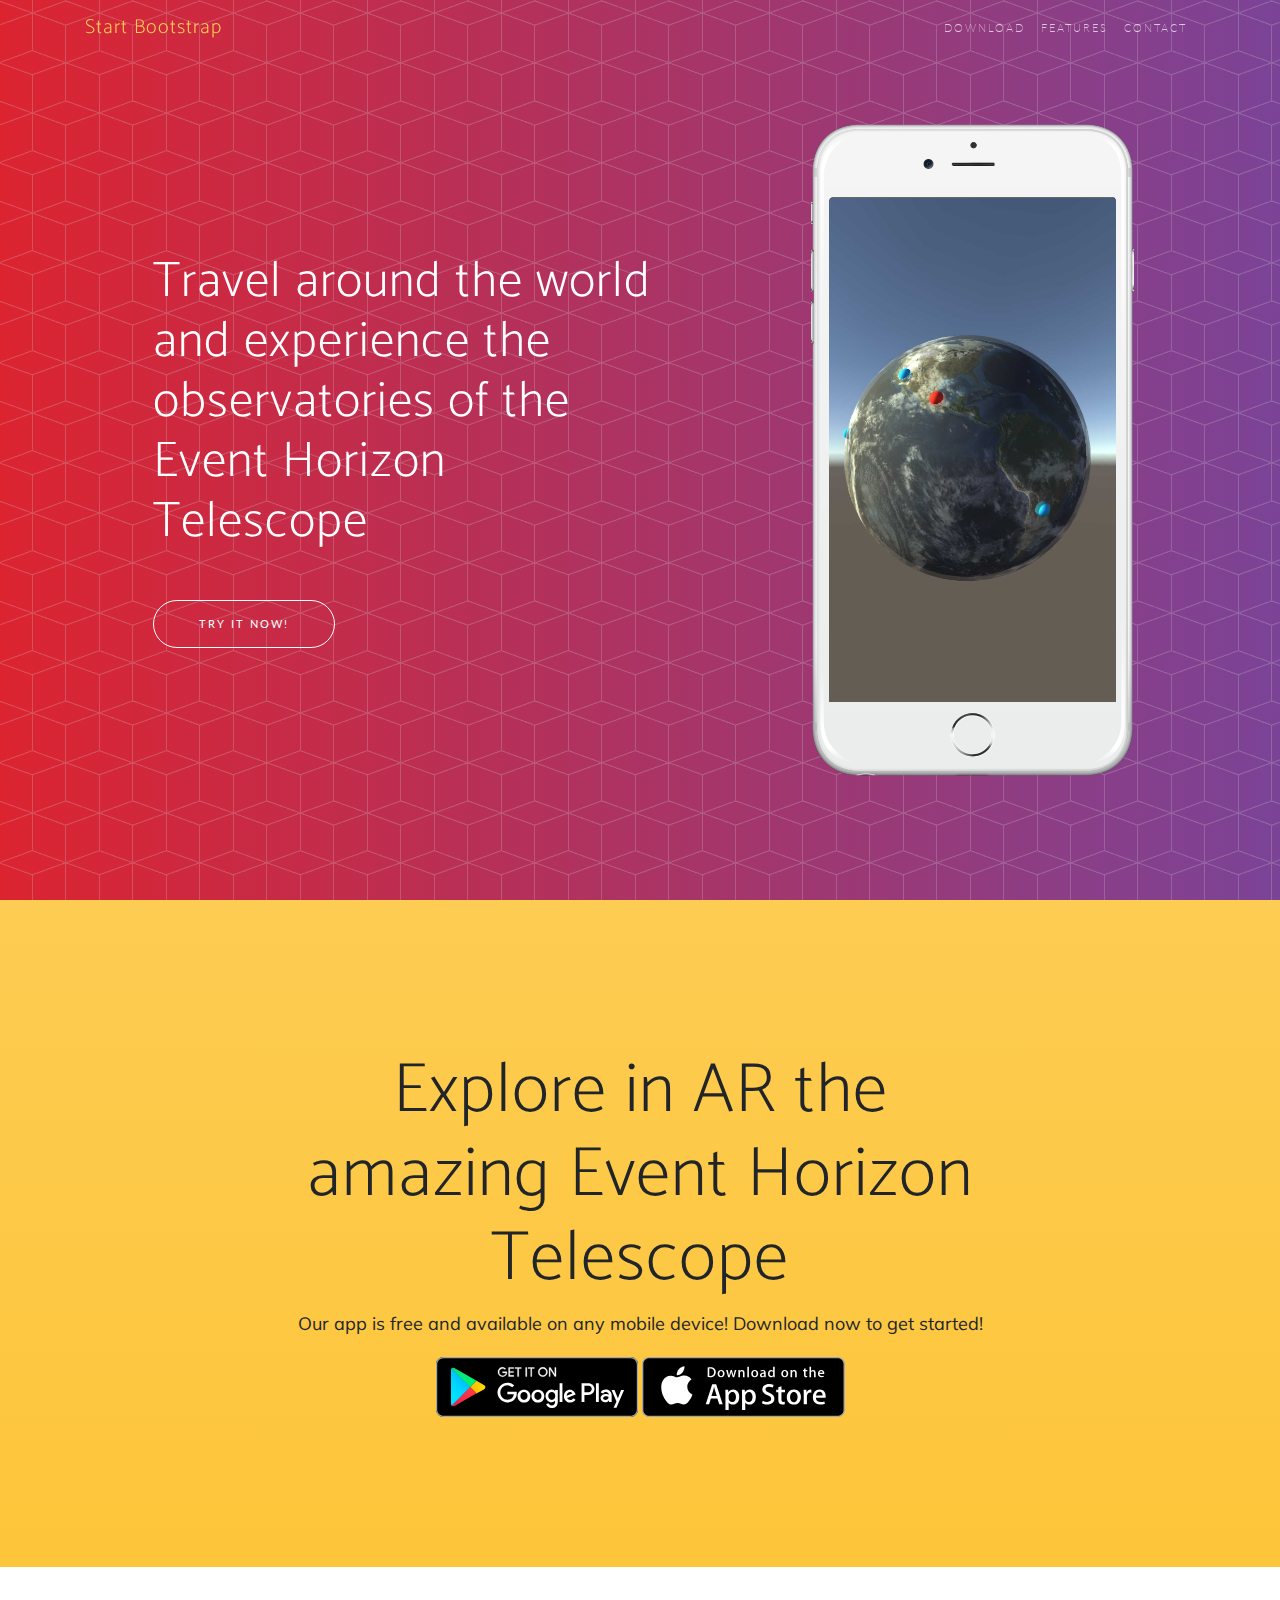
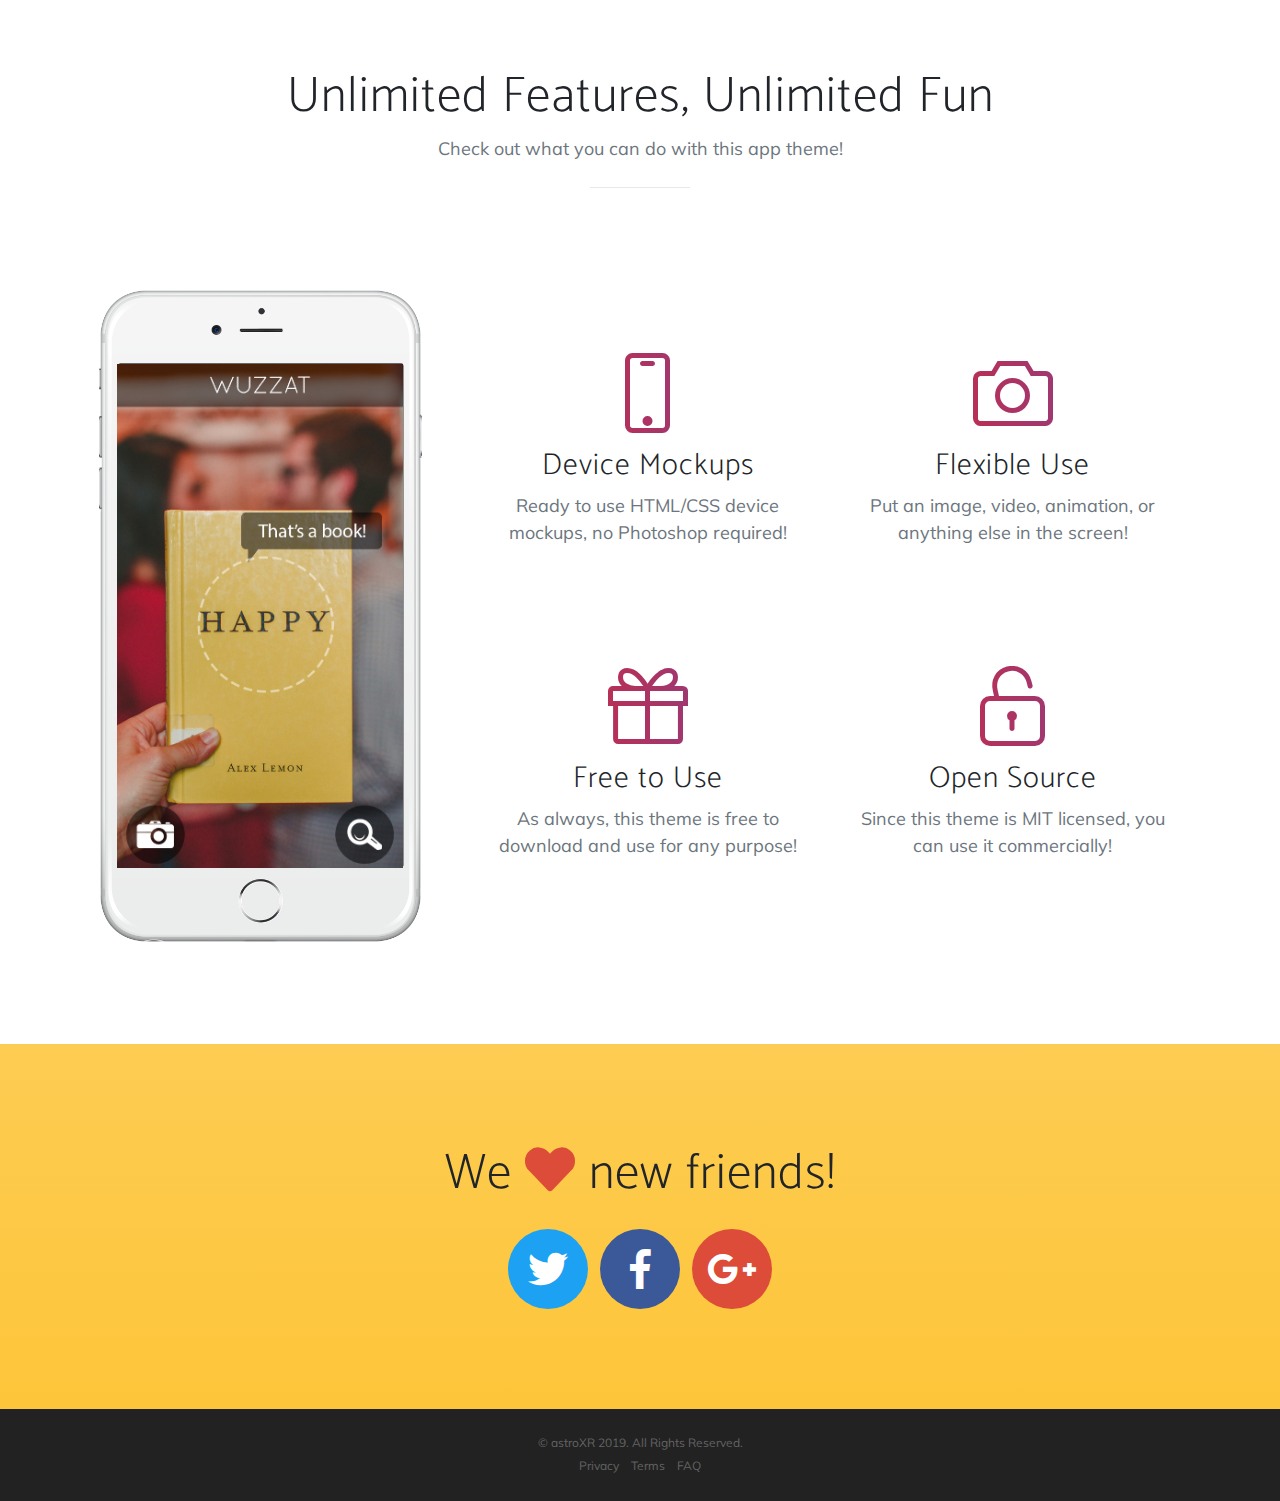
==== commit d470b4c6: "Additional changes" ====
--- a/index.html
+++ b/index.html
@@ -8,7 +8,7 @@
   <meta name="description" content="">
   <meta name="author" content="">
 
-  <title>New Age - Start Bootstrap Theme</title>
+  <title>astroXR</title>
 
   <!-- Bootstrap core CSS -->
   <link href="vendor/bootstrap/css/bootstrap.min.css" rel="stylesheet">
@@ -24,7 +24,7 @@
   <link rel="stylesheet" href="device-mockups/device-mockups.min.css">
 
   <!-- Custom styles for this template -->
-  <link href="css/new-age.min.css" rel="stylesheet">
+  <link href="css/new-age.css" rel="stylesheet">
 
 </head>
 
@@ -59,8 +59,8 @@
       <div class="row h-100">
         <div class="col-lg-7 my-auto">
           <div class="header-content mx-auto">
-            <h1 class="mb-5">New Age is an app landing page that will help you beautifully showcase your new mobile app, or anything else!</h1>
-            <a href="#download" class="btn btn-outline btn-xl js-scroll-trigger">Start Now for Free!</a>
+            <h1 class="mb-5">Travel around the world and experience the observatories of the Event Horizon Telescope </h1>
+            <a href="#download" class="btn btn-outline btn-xl js-scroll-trigger">Try it now!</a>
           </div>
         </div>
         <div class="col-lg-5 my-auto">
@@ -69,7 +69,7 @@
               <div class="device">
                 <div class="screen">
                   <!-- Demo image for screen mockup, you can put an image here, some HTML, an animation, video, or anything else! -->
-                  <img src="img/demo-screen-1.jpg" class="img-fluid" alt="">
+                  <img src="img/demo-screen-2.jpg" class="img-fluid" alt="">
                 </div>
                 <div class="button">
                   <!-- You can hook the "home button" to some JavaScript events or just remove it -->
@@ -86,8 +86,8 @@
     <div class="container">
       <div class="row">
         <div class="col-md-8 mx-auto">
-          <h2 class="section-heading">Discover what all the buzz is about!</h2>
-          <p>Our app is available on any mobile device! Download now to get started!</p>
+          <h2 class="section-heading">Explore in AR the amazing Event Horizon Telescope</h2>
+          <p>Our app is free and available on any mobile device! Download now to get started!</p>
           <div class="badges">
             <a class="badge-link" href="#"><img src="img/google-play-badge.svg" alt=""></a>
             <a class="badge-link" href="#"><img src="img/app-store-badge.svg" alt=""></a>
@@ -160,6 +160,7 @@
     </div>
   </section>
 
+<!--
   <section class="cta">
     <div class="cta-content">
       <div class="container">
@@ -169,6 +170,7 @@
     </div>
     <div class="overlay"></div>
   </section>
+--!>
 
   <section class="contact bg-primary" id="contact">
     <div class="container">
@@ -197,7 +199,7 @@
 
   <footer>
     <div class="container">
-      <p>&copy; Your Website 2019. All Rights Reserved.</p>
+      <p>&copy; astroXR 2019. All Rights Reserved.</p>
       <ul class="list-inline">
         <li class="list-inline-item">
           <a href="#">Privacy</a>
--- a/css/new-age.css
+++ b/css/new-age.css
@@ -0,0 +1,438 @@
+/*!
+ * Start Bootstrap - New Age v5.0.4 (https://startbootstrap.com/template-overviews/new-age)
+ * Copyright 2013-2019 Start Bootstrap
+ * Licensed under MIT (https://github.com/BlackrockDigital/startbootstrap-new-age/blob/master/LICENSE)
+ */
+
+html,
+body {
+  width: 100%;
+  height: 100%;
+}
+
+body {
+  font-family: 'Muli', 'Helvetica', 'Arial', 'sans-serif';
+}
+
+a {
+  color: #fdcc52;
+  -webkit-transition: all .35s;
+  transition: all .35s;
+}
+
+a:hover, a:focus {
+  color: #fcbd20;
+}
+
+hr {
+  max-width: 100px;
+  margin: 25px auto 0;
+  border-width: 1px;
+  border-color: rgba(34, 34, 34, 0.1);
+}
+
+hr.light {
+  border-color: white;
+}
+
+h1,
+h2,
+h3,
+h4,
+h5,
+h6 {
+  font-family: 'Catamaran', 'Helvetica', 'Arial', 'sans-serif';
+  font-weight: 200;
+  letter-spacing: 1px;
+}
+
+p {
+  font-size: 18px;
+  line-height: 1.5;
+  margin-bottom: 20px;
+}
+
+section {
+  padding: 100px 0;
+}
+
+section h2 {
+  font-size: 50px;
+}
+
+#mainNav {
+  border-color: rgba(34, 34, 34, 0.05);
+  background-color: white;
+  -webkit-transition: all .35s;
+  transition: all .35s;
+  font-family: 'Catamaran', 'Helvetica', 'Arial', 'sans-serif';
+  font-weight: 200;
+  letter-spacing: 1px;
+}
+
+#mainNav .navbar-brand {
+  color: #fdcc52;
+  font-family: 'Catamaran', 'Helvetica', 'Arial', 'sans-serif';
+  font-weight: 200;
+  letter-spacing: 1px;
+}
+
+#mainNav .navbar-brand:hover, #mainNav .navbar-brand:focus {
+  color: #fcbd20;
+}
+
+#mainNav .navbar-toggler {
+  font-size: 12px;
+  padding: 8px 10px;
+  color: #222222;
+}
+
+#mainNav .navbar-nav > li > a {
+  font-size: 11px;
+  font-family: 'Lato', 'Helvetica', 'Arial', 'sans-serif';
+  letter-spacing: 2px;
+  text-transform: uppercase;
+}
+
+#mainNav .navbar-nav > li > a.active {
+  color: #fdcc52 !important;
+  background-color: transparent;
+}
+
+#mainNav .navbar-nav > li > a.active:hover {
+  background-color: transparent;
+}
+
+#mainNav .navbar-nav > li > a,
+#mainNav .navbar-nav > li > a:focus {
+  color: #222222;
+}
+
+#mainNav .navbar-nav > li > a:hover,
+#mainNav .navbar-nav > li > a:focus:hover {
+  color: #fdcc52;
+}
+
+@media (min-width: 992px) {
+  #mainNav {
+    border-color: transparent;
+    background-color: transparent;
+  }
+  #mainNav .navbar-brand {
+    color: fade(white, 70%);
+  }
+  #mainNav .navbar-brand:hover, #mainNav .navbar-brand:focus {
+    color: white;
+  }
+  #mainNav .navbar-nav > li > a,
+  #mainNav .navbar-nav > li > a:focus {
+    color: rgba(255, 255, 255, 0.7);
+  }
+  #mainNav .navbar-nav > li > a:hover,
+  #mainNav .navbar-nav > li > a:focus:hover {
+    color: white;
+  }
+  #mainNav.navbar-shrink {
+    border-color: rgba(34, 34, 34, 0.1);
+    background-color: white;
+  }
+  #mainNav.navbar-shrink .navbar-brand {
+    color: #222222;
+  }
+  #mainNav.navbar-shrink .navbar-brand:hover, #mainNav.navbar-shrink .navbar-brand:focus {
+    color: #fdcc52;
+  }
+  #mainNav.navbar-shrink .navbar-nav > li > a,
+  #mainNav.navbar-shrink .navbar-nav > li > a:focus {
+    color: #222222;
+  }
+  #mainNav.navbar-shrink .navbar-nav > li > a:hover,
+  #mainNav.navbar-shrink .navbar-nav > li > a:focus:hover {
+    color: #fdcc52;
+  }
+}
+
+header.masthead {
+  position: relative;
+  width: 100%;
+  padding-top: 150px;
+  padding-bottom: 100px;
+  color: white;
+  background: url("../img/bg-pattern.png"), #7b4397;
+  background: url("../img/bg-pattern.png"), -webkit-gradient(linear, right top, left top, from(#7b4397), to(#dc2430));
+  background: url("../img/bg-pattern.png"), linear-gradient(to left, #7b4397, #dc2430);
+}
+
+header.masthead .header-content {
+  max-width: 500px;
+  margin-bottom: 100px;
+  text-align: center;
+}
+
+header.masthead .header-content h1 {
+  font-size: 30px;
+}
+
+header.masthead .device-container {
+  max-width: 325px;
+  margin-right: auto;
+  margin-left: auto;
+}
+
+header.masthead .device-container .screen img {
+  border-radius: 3px;
+}
+
+@media (min-width: 992px) {
+  header.masthead {
+    height: 100vh;
+    min-height: 775px;
+    padding-top: 0;
+    padding-bottom: 0;
+  }
+  header.masthead .header-content {
+    margin-bottom: 0;
+    text-align: left;
+  }
+  header.masthead .header-content h1 {
+    font-size: 50px;
+  }
+  header.masthead .device-container {
+    max-width: 325px;
+  }
+}
+
+section.download {
+  position: relative;
+  padding: 150px 0;
+}
+
+section.download h2 {
+  font-size: 50px;
+  margin-top: 0;
+}
+
+section.download .badges .badge-link {
+  display: block;
+  margin-bottom: 25px;
+}
+
+section.download .badges .badge-link:last-child {
+  margin-bottom: 0;
+}
+
+section.download .badges .badge-link img {
+  height: 60px;
+}
+
+@media (min-width: 768px) {
+  section.download .badges .badge-link {
+    display: inline-block;
+    margin-bottom: 0;
+  }
+}
+
+@media (min-width: 768px) {
+  section.download h2 {
+    font-size: 70px;
+  }
+}
+
+section.features .section-heading {
+  margin-bottom: 100px;
+}
+
+section.features .section-heading h2 {
+  margin-top: 0;
+}
+
+section.features .section-heading p {
+  margin-bottom: 0;
+}
+
+section.features .device-container,
+section.features .feature-item {
+  max-width: 325px;
+  margin: 0 auto;
+}
+
+section.features .device-container {
+  margin-bottom: 100px;
+}
+
+@media (min-width: 992px) {
+  section.features .device-container {
+    margin-bottom: 0;
+  }
+}
+
+section.features .feature-item {
+  padding-top: 50px;
+  padding-bottom: 50px;
+  text-align: center;
+}
+
+section.features .feature-item h3 {
+  font-size: 30px;
+}
+
+section.features .feature-item i {
+  font-size: 80px;
+  display: block;
+  margin-bottom: 15px;
+  background: -webkit-gradient(linear, right top, left top, from(#7b4397), to(#dc2430));
+  background: linear-gradient(to left, #7b4397, #dc2430);
+  -webkit-background-clip: text;
+  -webkit-text-fill-color: transparent;
+}
+
+section.cta {
+  position: relative;
+  padding: 250px 0;
+  background-image: url("../img/bg-cta.jpg");
+  background-position: center;
+  background-size: cover;
+}
+
+section.cta .cta-content {
+  position: relative;
+  z-index: 1;
+}
+
+section.cta .cta-content h2 {
+  font-size: 50px;
+  max-width: 450px;
+  margin-top: 0;
+  margin-bottom: 25px;
+  color: white;
+}
+
+@media (min-width: 768px) {
+  section.cta .cta-content h2 {
+    font-size: 80px;
+  }
+}
+
+section.cta .overlay {
+  position: absolute;
+  top: 0;
+  left: 0;
+  width: 100%;
+  height: 100%;
+  background-color: rgba(0, 0, 0, 0.5);
+}
+
+section.contact {
+  text-align: center;
+}
+
+section.contact h2 {
+  margin-top: 0;
+  margin-bottom: 25px;
+}
+
+section.contact h2 i {
+  color: #dd4b39;
+}
+
+section.contact ul.list-social {
+  margin-bottom: 0;
+}
+
+section.contact ul.list-social li a {
+  font-size: 40px;
+  line-height: 80px;
+  display: block;
+  width: 80px;
+  height: 80px;
+  color: white;
+  border-radius: 100%;
+}
+
+section.contact ul.list-social li.social-twitter a {
+  background-color: #1da1f2;
+}
+
+section.contact ul.list-social li.social-twitter a:hover {
+  background-color: #0d95e8;
+}
+
+section.contact ul.list-social li.social-facebook a {
+  background-color: #3b5998;
+}
+
+section.contact ul.list-social li.social-facebook a:hover {
+  background-color: #344e86;
+}
+
+section.contact ul.list-social li.social-google-plus a {
+  background-color: #dd4b39;
+}
+
+section.contact ul.list-social li.social-google-plus a:hover {
+  background-color: #d73925;
+}
+
+footer {
+  padding: 25px 0;
+  text-align: center;
+  color: rgba(255, 255, 255, 0.3);
+  background-color: #222222;
+}
+
+footer p {
+  font-size: 12px;
+  margin: 0;
+}
+
+footer ul {
+  margin-bottom: 0;
+}
+
+footer ul li a {
+  font-size: 12px;
+  color: rgba(255, 255, 255, 0.3);
+}
+
+footer ul li a:hover, footer ul li a:focus, footer ul li a:active, footer ul li a.active {
+  text-decoration: none;
+}
+
+.bg-primary {
+  background: #fdcc52;
+  background: -webkit-gradient(linear, left top, left bottom, from(#fdcc52), to(#fdc539));
+  background: linear-gradient(#fdcc52, #fdc539);
+}
+
+.text-primary {
+  color: #fdcc52;
+}
+
+.no-gutter > [class*='col-'] {
+  padding-right: 0;
+  padding-left: 0;
+}
+
+.btn-outline {
+  color: white;
+  border: 1px solid;
+  border-color: white;
+}
+
+.btn-outline:hover, .btn-outline:focus, .btn-outline:active, .btn-outline.active {
+  color: white;
+  border-color: #fdcc52;
+  background-color: #fdcc52;
+}
+
+.btn {
+  border-radius: 300px;
+  font-family: 'Lato', 'Helvetica', 'Arial', 'sans-serif';
+  letter-spacing: 2px;
+  text-transform: uppercase;
+}
+
+.btn-xl {
+  font-size: 11px;
+  padding: 15px 45px;
+}
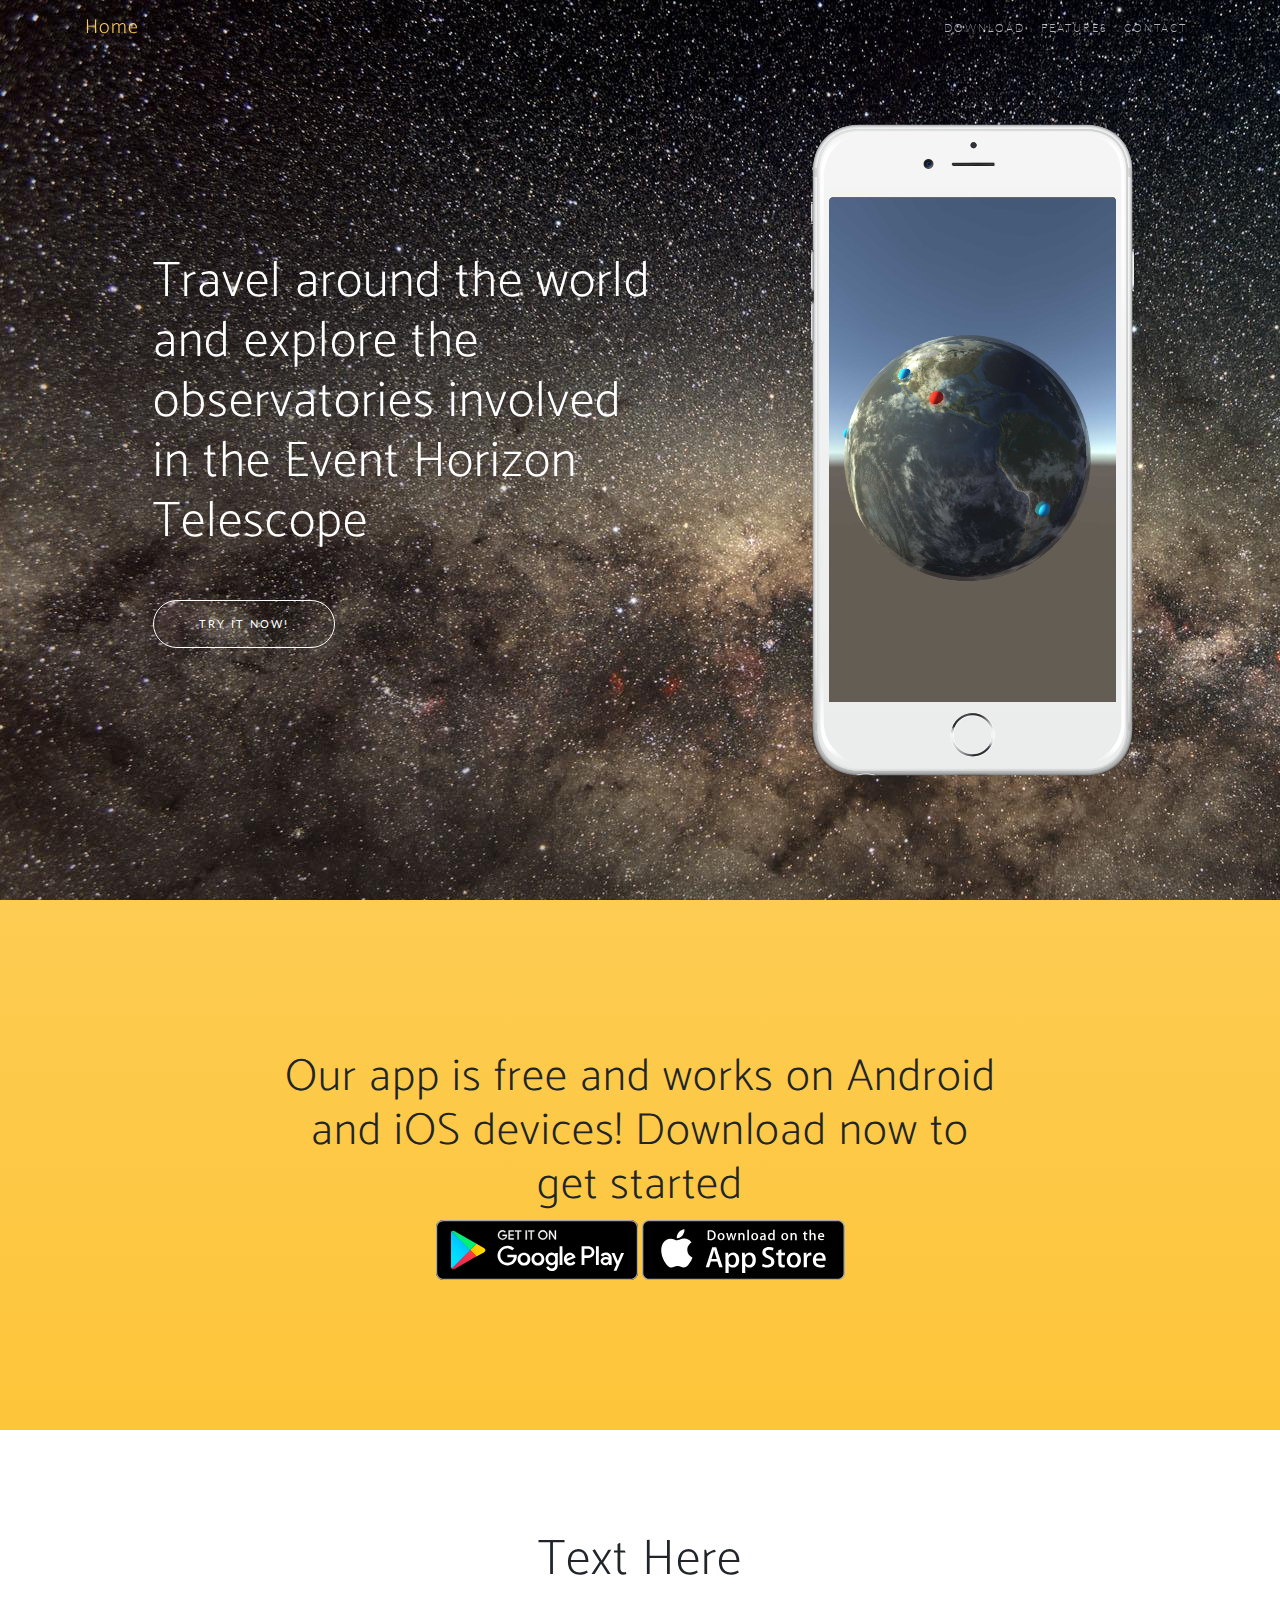
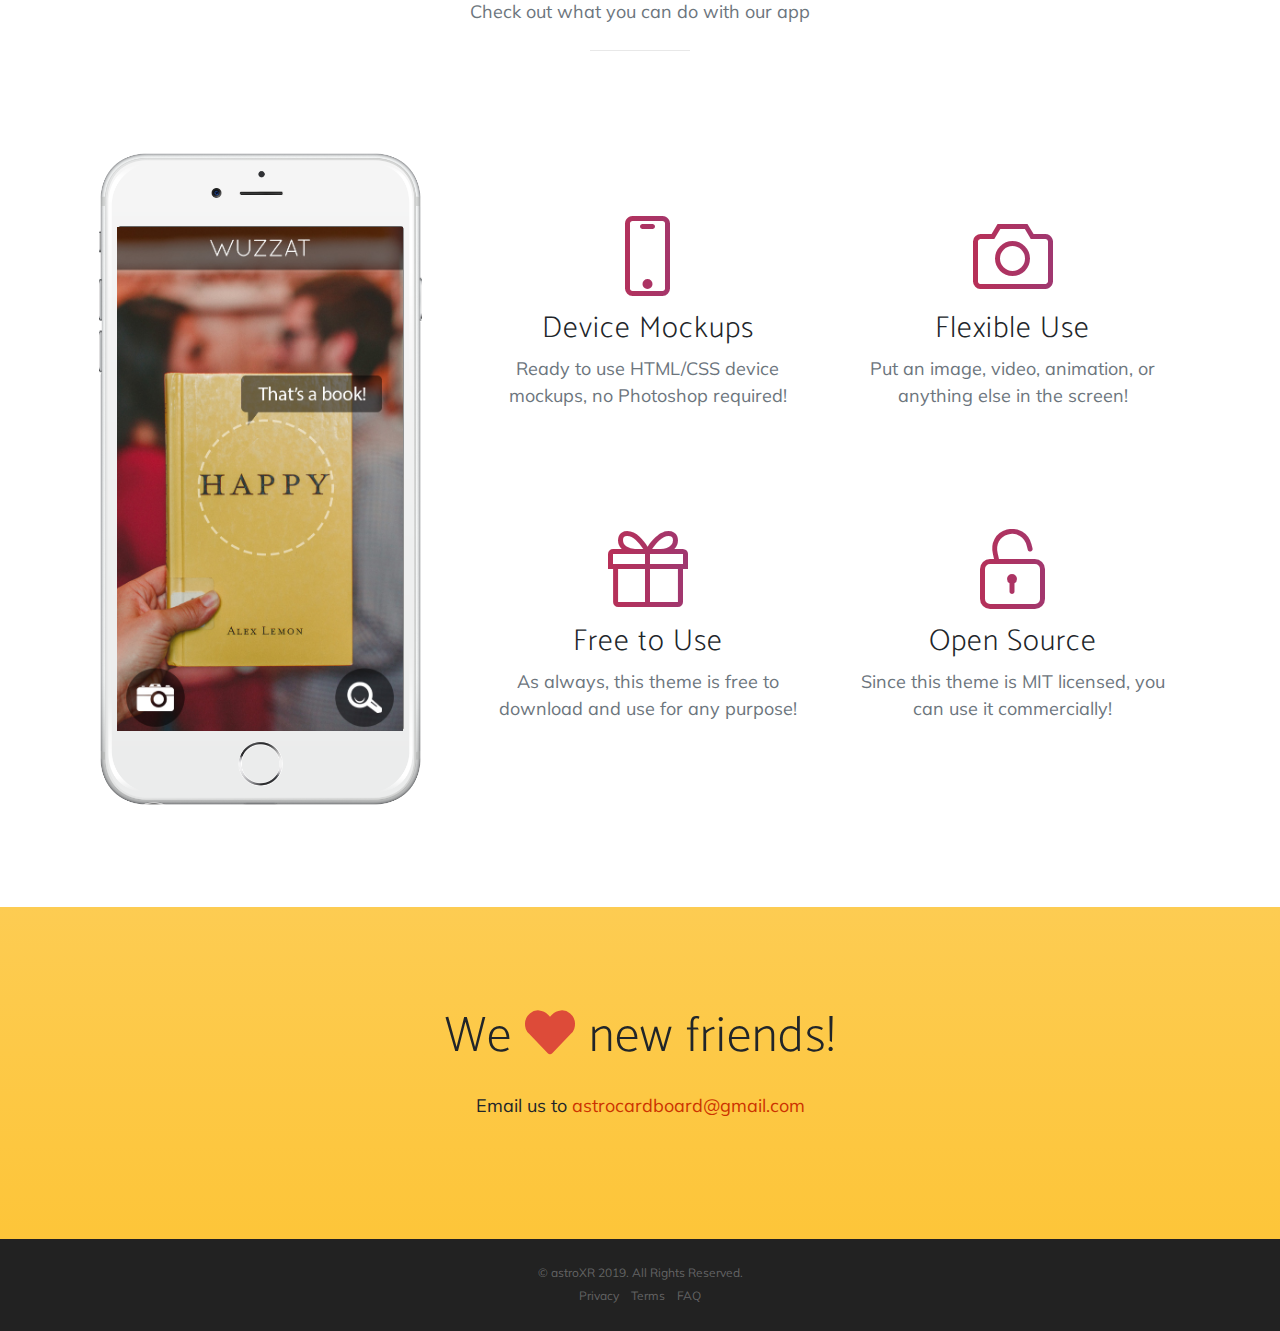
==== commit 03a4463a: "New version" ====
--- a/index.html
+++ b/index.html
@@ -33,7 +33,7 @@
   <!-- Navigation -->
   <nav class="navbar navbar-expand-lg navbar-light fixed-top" id="mainNav">
     <div class="container">
-      <a class="navbar-brand js-scroll-trigger" href="#page-top">Start Bootstrap</a>
+      <a class="navbar-brand js-scroll-trigger" href="#page-top">Home</a>
       <button class="navbar-toggler navbar-toggler-right" type="button" data-toggle="collapse" data-target="#navbarResponsive" aria-controls="navbarResponsive" aria-expanded="false" aria-label="Toggle navigation">
         Menu
         <i class="fas fa-bars"></i>
@@ -59,7 +59,7 @@
       <div class="row h-100">
         <div class="col-lg-7 my-auto">
           <div class="header-content mx-auto">
-            <h1 class="mb-5">Travel around the world and experience the observatories of the Event Horizon Telescope </h1>
+            <h1 class="mb-5">Travel around the world and explore the observatories involved in the Event Horizon Telescope </h1>
             <a href="#download" class="btn btn-outline btn-xl js-scroll-trigger">Try it now!</a>
           </div>
         </div>
@@ -86,9 +86,10 @@
     <div class="container">
       <div class="row">
         <div class="col-md-8 mx-auto">
-          <h2 class="section-heading">Explore in AR the amazing Event Horizon Telescope</h2>
-          <p>Our app is free and available on any mobile device! Download now to get started!</p>
-          <div class="badges">
+          <!--<h2 class="section-heading">Explore in AR the amazing Event Horizon Telescope</h2>
+          <p>Our app is free and works on Android and iOS devices! Download now to get started!</p>--!>
+        <h3 class="section-heading">Our app is free and works on Android and iOS devices! Download now to get started</h3>  
+	<div class="badges">
             <a class="badge-link" href="#"><img src="img/google-play-badge.svg" alt=""></a>
             <a class="badge-link" href="#"><img src="img/app-store-badge.svg" alt=""></a>
           </div>
@@ -100,8 +101,8 @@
   <section class="features" id="features">
     <div class="container">
       <div class="section-heading text-center">
-        <h2>Unlimited Features, Unlimited Fun</h2>
-        <p class="text-muted">Check out what you can do with this app theme!</p>
+        <h2>Text Here</h2>
+        <p class="text-muted">Check out what you can do with our app</p>
         <hr>
       </div>
       <div class="row">
@@ -177,7 +178,7 @@
       <h2>We
         <i class="fas fa-heart"></i>
         new friends!</h2>
-      <ul class="list-inline list-social">
+<!--      <ul class="list-inline list-social">
         <li class="list-inline-item social-twitter">
           <a href="#">
             <i class="fab fa-twitter"></i>
@@ -194,6 +195,8 @@
           </a>
         </li>
       </ul>
+--!>
+	<p>Email us to <a href="mailto:astrocardboard@gmail.com" style='color: #cc3300;'>astrocardboard@gmail.com</a> </p>
     </div>
   </section>
 
--- a/css/new-age.css
+++ b/css/new-age.css
@@ -158,9 +158,12 @@
   padding-top: 150px;
   padding-bottom: 100px;
   color: white;
+  background: url("../img/MW_center.jpg")
+  /* 
   background: url("../img/bg-pattern.png"), #7b4397;
   background: url("../img/bg-pattern.png"), -webkit-gradient(linear, right top, left top, from(#7b4397), to(#dc2430));
   background: url("../img/bg-pattern.png"), linear-gradient(to left, #7b4397, #dc2430);
+  */
 }
 
 header.masthead .header-content {
@@ -212,6 +215,11 @@
   margin-top: 0;
 }
 
+section.download h3 {
+  font-size: 45px;
+  margin-top: 0px;
+}
+
 section.download .badges .badge-link {
   display: block;
   margin-bottom: 25px;
@@ -245,6 +253,8 @@
 section.features .section-heading h2 {
   margin-top: 0;
 }
+
+
 
 section.features .section-heading p {
   margin-bottom: 0;
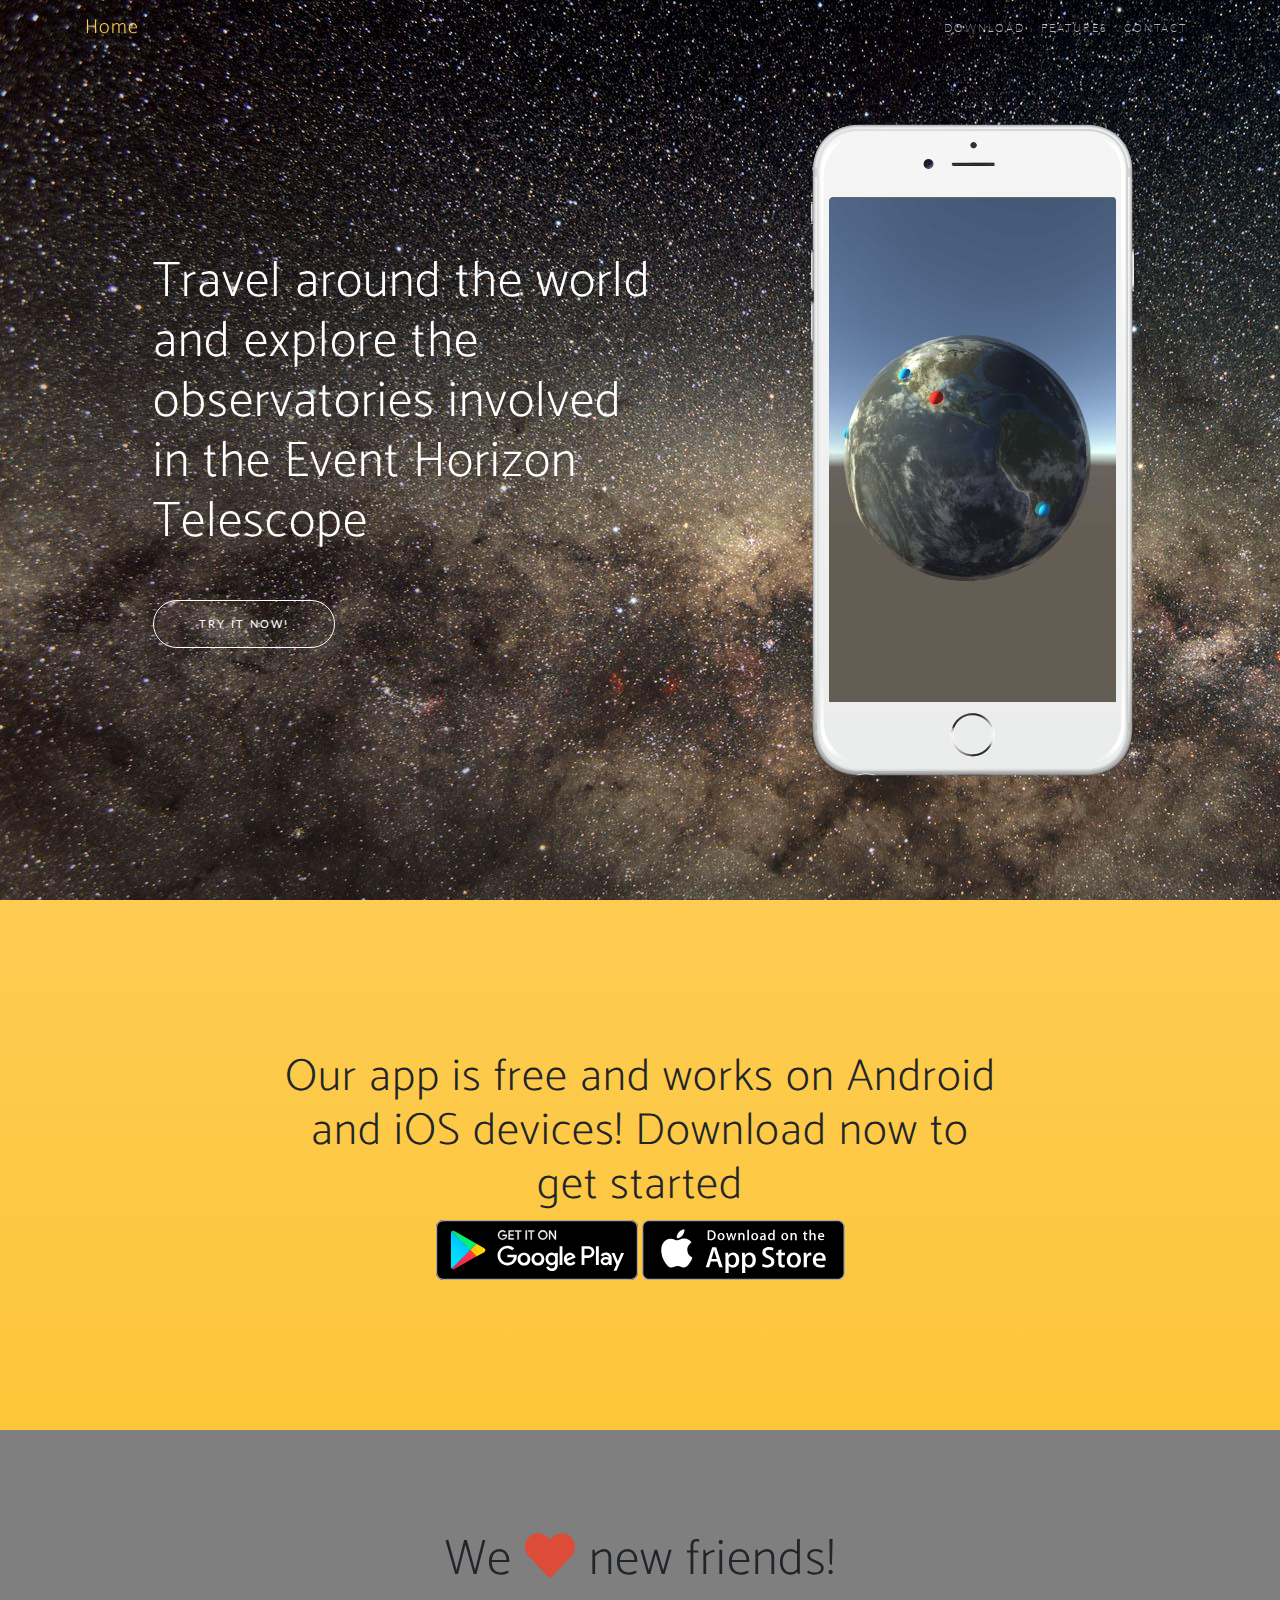
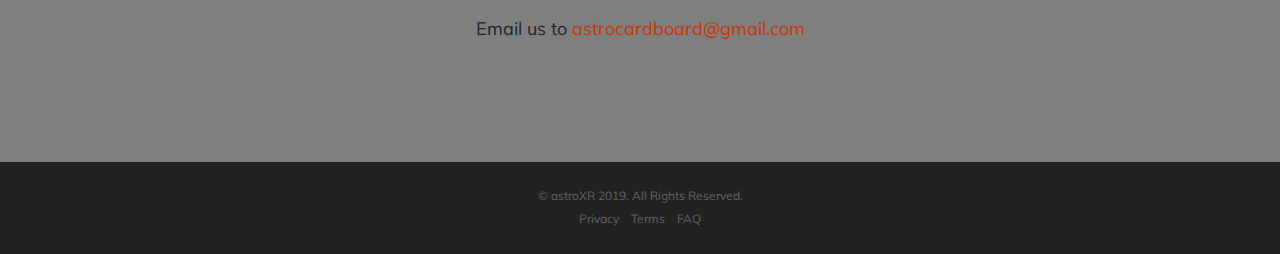
==== commit 6a96baa6: "New update" ====
--- a/index.html
+++ b/index.html
@@ -98,69 +98,6 @@
     </div>
   </section>
 
-  <section class="features" id="features">
-    <div class="container">
-      <div class="section-heading text-center">
-        <h2>Text Here</h2>
-        <p class="text-muted">Check out what you can do with our app</p>
-        <hr>
-      </div>
-      <div class="row">
-        <div class="col-lg-4 my-auto">
-          <div class="device-container">
-            <div class="device-mockup iphone6_plus portrait white">
-              <div class="device">
-                <div class="screen">
-                  <!-- Demo image for screen mockup, you can put an image here, some HTML, an animation, video, or anything else! -->
-                  <img src="img/demo-screen-1.jpg" class="img-fluid" alt="">
-                </div>
-                <div class="button">
-                  <!-- You can hook the "home button" to some JavaScript events or just remove it -->
-                </div>
-              </div>
-            </div>
-          </div>
-        </div>
-        <div class="col-lg-8 my-auto">
-          <div class="container-fluid">
-            <div class="row">
-              <div class="col-lg-6">
-                <div class="feature-item">
-                  <i class="icon-screen-smartphone text-primary"></i>
-                  <h3>Device Mockups</h3>
-                  <p class="text-muted">Ready to use HTML/CSS device mockups, no Photoshop required!</p>
-                </div>
-              </div>
-              <div class="col-lg-6">
-                <div class="feature-item">
-                  <i class="icon-camera text-primary"></i>
-                  <h3>Flexible Use</h3>
-                  <p class="text-muted">Put an image, video, animation, or anything else in the screen!</p>
-                </div>
-              </div>
-            </div>
-            <div class="row">
-              <div class="col-lg-6">
-                <div class="feature-item">
-                  <i class="icon-present text-primary"></i>
-                  <h3>Free to Use</h3>
-                  <p class="text-muted">As always, this theme is free to download and use for any purpose!</p>
-                </div>
-              </div>
-              <div class="col-lg-6">
-                <div class="feature-item">
-                  <i class="icon-lock-open text-primary"></i>
-                  <h3>Open Source</h3>
-                  <p class="text-muted">Since this theme is MIT licensed, you can use it commercially!</p>
-                </div>
-              </div>
-            </div>
-          </div>
-        </div>
-      </div>
-    </div>
-  </section>
-
 <!--
   <section class="cta">
     <div class="cta-content">
@@ -173,7 +110,7 @@
   </section>
 --!>
 
-  <section class="contact bg-primary" id="contact">
+  <section class="contact bg-primary2" id="contact">
     <div class="container">
       <h2>We
         <i class="fas fa-heart"></i>
--- a/css/new-age.css
+++ b/css/new-age.css
@@ -334,6 +334,7 @@
 
 section.contact {
   text-align: center;
+  background-color: rgba(0, 0, 0, 0.5);
 }
 
 section.contact h2 {
@@ -343,6 +344,7 @@
 
 section.contact h2 i {
   color: #dd4b39;
+
 }
 
 section.contact ul.list-social {
@@ -360,7 +362,7 @@
 }
 
 section.contact ul.list-social li.social-twitter a {
-  background-color: #1da1f2;
+  background-color: #1da1f2; 
 }
 
 section.contact ul.list-social li.social-twitter a:hover {
@@ -414,6 +416,10 @@
   background: linear-gradient(#fdcc52, #fdc539);
 }
 
+.bg-primary2 {
+  background-color: #000000;
+}
+
 .text-primary {
   color: #fdcc52;
 }
